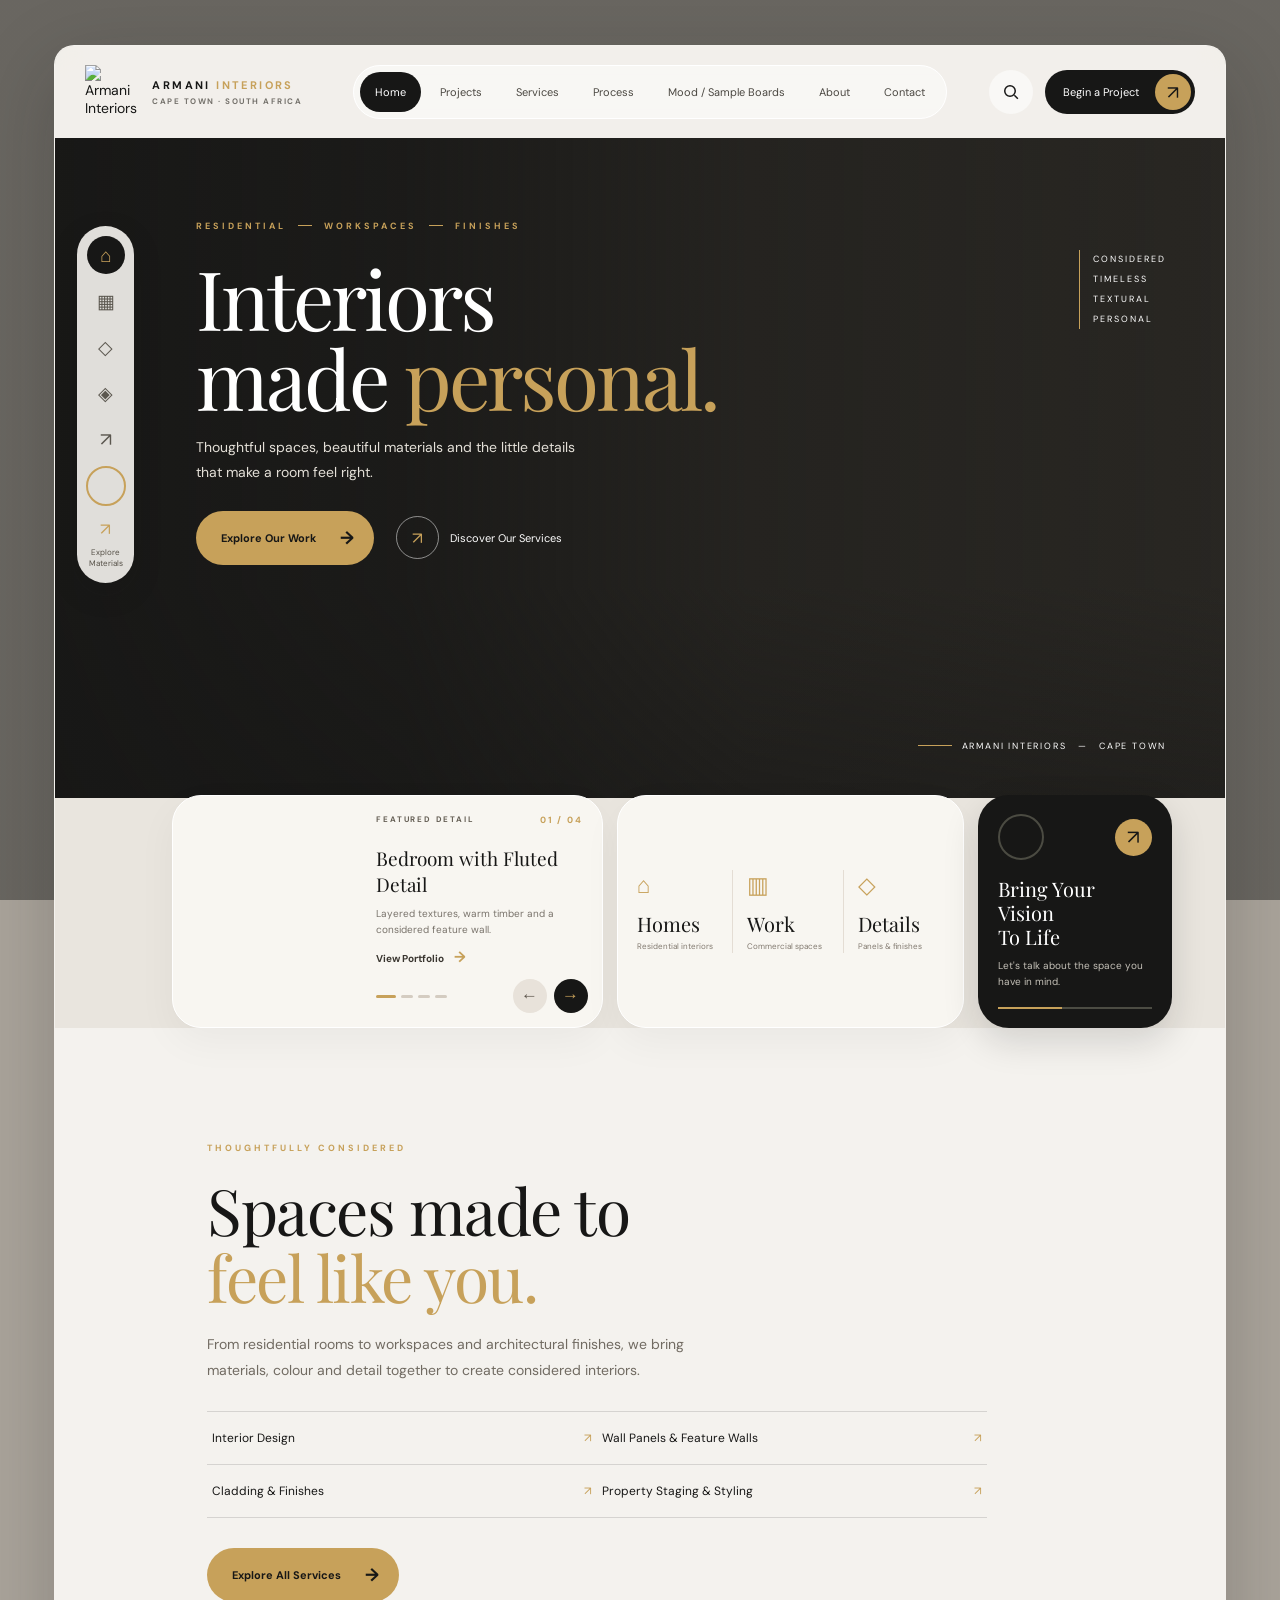
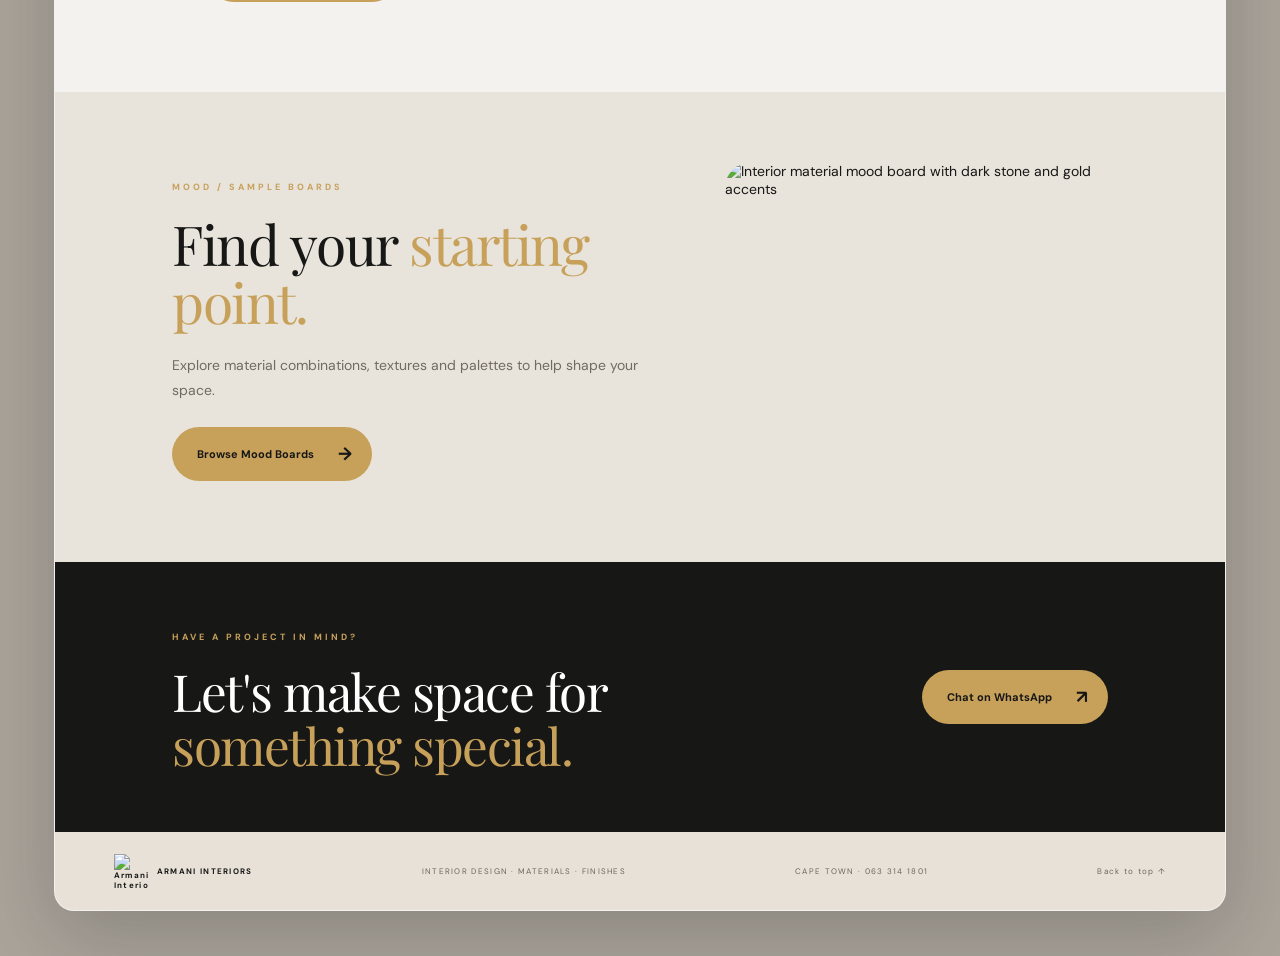
==== index.html @ 4765221c "Add files via upload" ====
<!doctype html><html lang="en"><head><meta charset="utf-8"><meta name="viewport" content="width=device-width,initial-scale=1"><meta name="theme-color" content="#171716"><meta name="description" content="Armani Interiors — residential and workspace interiors, material finishes, wall panels, cladding and styling in Cape Town."><title>Armani Interiors — Interiors Made Personal</title><link rel="icon" href="assets/armani-logo-gold.png"><link rel="preconnect" href="https://fonts.googleapis.com"><link rel="preconnect" href="https://fonts.gstatic.com" crossorigin><link href="https://fonts.googleapis.com/css2?family=DM+Sans:wght@400;500;600;700&family=Playfair+Display:wght@400;500&display=swap" rel="stylesheet"><link rel="stylesheet" href="mrl-layout.css"></head><body><div class="backdrop" aria-hidden="true"></div><main class="site-shell" id="home">
<header class="topbar"><a class="brand" href="index.html" aria-label="Armani Interiors home"><img src="assets/armani-logo-gold.png" alt="Armani Interiors logo"><span class="brand-name">ARMANI <b>INTERIORS</b><small>CAPE TOWN · SOUTH AFRICA</small></span></a><nav class="main-nav" id="mainNav" aria-label="Main navigation"><a class="active" href="index.html">Home</a><a href="portfolio.html">Projects</a><a href="services.html">Services</a><a href="process.html">Process</a><a href="mood-boards.html">Mood / Sample Boards</a><a href="about.html">About</a><a href="contact.html">Contact</a></nav><div class="top-actions"><button class="search-button" id="searchToggle" aria-label="Search"><svg viewBox="0 0 24 24"><circle cx="10.8" cy="10.8" r="6.3"/><path d="m16 16 4.2 4.2"/></svg></button><a class="start-project" href="https://wa.me/27633141801?text=Hello%20Armani%20Interiors%2C%20I%20would%20like%20to%20discuss%20a%20project.">Begin a Project <span>↗</span></a><button class="menu-toggle" id="menuToggle" aria-label="Toggle navigation" aria-expanded="false">☰</button></div></header>
<aside class="side-rail" aria-label="Quick links"><a class="rail-icon selected" href="#home" aria-label="Home">⌂</a><a class="rail-icon" href="#projects" aria-label="Projects">▦</a><a class="rail-icon" href="#services" aria-label="Services">◇</a><a class="rail-icon" href="mood-boards.html" aria-label="Mood boards">◈</a><a class="rail-icon" href="#contact" aria-label="Contact">↗</a><div class="rail-thumb"></div><a class="watch-link" href="mood-boards.html"><span class="play-small">↗</span><span>Explore<br>Materials</span></a></aside>
<section class="hero"><div class="hero-image" role="img" aria-label="Luxury interior with marble and warm timber finishes"></div><div class="hero-wash"></div><div class="hero-copy"><p class="eyebrow">RESIDENTIAL <i></i> WORKSPACES <i></i> FINISHES</p><h1>Interiors<br>made <em>personal.</em></h1><p class="hero-description">Thoughtful spaces, beautiful materials and the little details that make a room feel right.</p><div class="hero-ctas"><a class="pill-button" href="portfolio.html">Explore Our Work <span>→</span></a><a class="showreel" href="services.html"><span class="play-button">↗</span><span>Discover Our Services</span></a></div></div><div class="hero-mantra">CONSIDERED<br>TIMELESS<br>TEXTURAL<br>PERSONAL</div><div class="image-caption"><span class="caption-line"></span><span>ARMANI INTERIORS &nbsp; — &nbsp; CAPE TOWN</span></div></section>
<section class="bottom-dock" id="projects"><article class="featured-card"><div class="featured-photo" id="featuredPhoto" role="img" aria-label="Bedroom with fluted feature wall"></div><div class="featured-info"><p class="mini-label">FEATURED DETAIL <span id="projectCount">01 / 04</span></p><h2 id="projectTitle">Bedroom with Fluted Detail</h2><p id="projectDesc">Layered textures, warm timber and a considered feature wall.</p><a href="portfolio.html" class="text-link">View Portfolio <span>→</span></a><div class="slider-controls"><span class="slider-track" id="sliderTrack"><i></i><i></i><i></i><i></i></span><button id="prevProject" aria-label="Previous project">←</button><button class="next" id="nextProject" aria-label="Next project">→</button></div></div></article><div class="stats-card"><a class="stat" href="services.html"><span class="stat-icon">⌂</span><strong>Homes</strong><span>Residential interiors</span></a><a class="stat" href="services.html"><span class="stat-icon">▥</span><strong>Work</strong><span>Commercial spaces</span></a><a class="stat" href="services.html"><span class="stat-icon">◇</span><strong>Details</strong><span>Panels & finishes</span></a></div><article class="vision-card" id="contact"><div class="vision-top"><div class="vision-thumb"></div><a class="round-arrow" href="https://wa.me/27633141801?text=Hello%20Armani%20Interiors%2C%20I%20would%20like%20to%20discuss%20a%20project." aria-label="Start a conversation">↗</a></div><h2>Bring Your Vision<br>To Life</h2><p>Let's talk about the space you have in mind.</p><a class="vision-line" href="https://wa.me/27633141801?text=Hello%20Armani%20Interiors"><span></span></a></article></section>
<section class="below-content" id="services"><p class="eyebrow">THOUGHTFULLY CONSIDERED</p><h2>Spaces made to<br><em>feel like you.</em></h2><p>From residential rooms to workspaces and architectural finishes, we bring materials, colour and detail together to create considered interiors.</p><div class="service-links"><a href="services.html">Interior Design <span>↗</span></a><a href="services.html">Wall Panels & Feature Walls <span>↗</span></a><a href="services.html">Cladding & Finishes <span>↗</span></a><a href="services.html">Property Staging & Styling <span>↗</span></a></div><a href="services.html" class="pill-button">Explore All Services <span>→</span></a></section>
<section class="mood-strip"><div><p class="eyebrow">MOOD / SAMPLE BOARDS</p><h2>Find your <em>starting point.</em></h2><p>Explore material combinations, textures and palettes to help shape your space.</p><a class="pill-button" href="mood-boards.html">Browse Mood Boards <span>→</span></a></div><a class="mood-image" href="mood-boards.html" aria-label="Browse mood boards"><img src="assets/IMG-20261007-WA0001.jpg" alt="Interior material mood board with dark stone and gold accents" loading="lazy"></a></section>
<section class="contact-band"><div><p class="eyebrow">HAVE A PROJECT IN MIND?</p><h2>Let's make space for <em>something special.</em></h2></div><a class="pill-button" href="https://wa.me/27633141801?text=Hello%20Armani%20Interiors%2C%20I%20would%20like%20to%20discuss%20a%20project.">Chat on WhatsApp <span>↗</span></a></section>
<footer><a class="footer-brand" href="index.html"><img src="assets/armani-logo-gold.png" alt="Armani Interiors logo"><span>ARMANI INTERIORS</span></a><span>INTERIOR DESIGN · MATERIALS · FINISHES</span><span>CAPE TOWN · 063 314 1801</span><a href="#home">Back to top ↑</a></footer></main><div class="search-panel" id="searchPanel" aria-hidden="true"><form id="searchForm"><label for="searchInput">Find a service or page</label><div><input id="searchInput" type="search" placeholder="Projects, services, mood boards…"><button type="submit">Go ↗</button></div></form></div><div class="toast" id="toast" role="status" aria-live="polite"></div><script src="mrl-layout.js"></script></body></html>
---- mrl-layout.css ----
@import url('https://fonts.googleapis.com/css2?family=DM+Sans:wght@400;500;600;700&family=Playfair+Display:wght@400;500&display=swap');:root{--ink:#171716;--gold:#c7a15a;--gold2:#e1c07b;--paper:#f4f2ee;--cream:#e9e5de;--muted:#74716b;--line:rgba(23,23,22,.14);--serif:'Playfair Display',Georgia,serif;--sans:'DM Sans',Arial,sans-serif}*{box-sizing:border-box}html{scroll-behavior:smooth}body{margin:0;background:#aaa49b;color:var(--ink);font:14px var(--sans)}a{color:inherit;text-decoration:none}.backdrop{position:fixed;inset:0;background:linear-gradient(#17171670,#17171670),url('assets/IMG-20261007-WA0004.jpg') center/cover;filter:saturate(.5);z-index:-2}.site-shell{position:relative;width:min(1440px,calc(100% - 8.5vw));margin:5vh auto;background:var(--cream);border:1px solid #ffffff80;border-radius:20px;overflow:hidden;box-shadow:0 24px 80px #17171638}.topbar{height:92px;display:flex;align-items:center;justify-content:space-between;padding:0 30px;position:relative;z-index:5;background:#f4f2eece;backdrop-filter:blur(20px);gap:16px}.brand{display:flex;align-items:center;gap:12px;min-width:225px}.brand img{width:55px;height:55px;object-fit:contain}.brand-name{font-size:11px;letter-spacing:2.4px;font-weight:700;white-space:nowrap}.brand-name b{color:var(--gold);font-weight:700}.brand-name small{display:block;font-size:8px;letter-spacing:1.5px;color:var(--muted);margin-top:4px}.main-nav{display:flex;align-items:center;gap:4px;padding:6px;background:#ffffff70;border:1px solid #fff;border-radius:40px}.main-nav a{color:#4b4842;padding:13px 15px;border-radius:28px;font-size:11px;transition:.25s}.main-nav a:hover,.main-nav a.active{background:var(--ink);color:#fff}.top-actions{display:flex;align-items:center;gap:12px}.search-button,.menu-toggle{width:44px;height:44px;border:0;background:#ffffff85;border-radius:50%;display:grid;place-items:center;cursor:pointer;color:var(--ink)}.search-button svg{width:20px;fill:none;stroke:currentColor;stroke-width:1.8}.start-project{display:flex;align-items:center;gap:16px;background:var(--ink);color:#fff;border-radius:40px;padding:4px 4px 4px 18px;font-size:11px;white-space:nowrap}.start-project span{background:var(--gold);color:var(--ink);width:36px;height:36px;border-radius:50%;display:grid;place-items:center;font-size:19px}.menu-toggle{display:none}.hero{height:min(660px,61vw);min-height:530px;position:relative;overflow:hidden;background:#292723}.hero-image{position:absolute;inset:0;background:url('assets/IMG-20261007-WA0004.jpg') center 52%/cover;transform:scale(1.01);animation:reveal 1.1s ease-out both}.hero-wash{position:absolute;inset:0;background:linear-gradient(90deg,#171716ed 0%,#171716bf 30%,#17171638 59%,#17171605 100%),linear-gradient(0deg,#17171666,transparent 32%)}.hero-copy{position:absolute;left:12%;top:11%;z-index:1;max-width:620px;color:#fff}.eyebrow{font-size:9px;letter-spacing:3px;font-weight:700;color:var(--gold);display:flex;align-items:center;gap:12px}.eyebrow i{display:inline-block;width:14px;height:1px;background:var(--gold)}.hero h1{font-family:var(--serif);font-weight:400;font-size:clamp(62px,6.4vw,100px);line-height:.98;letter-spacing:-3px;margin:25px 0 18px}.hero h1 em,.below-content h2 em,.mood-strip h2 em,.contact-band h2 em{font-style:normal;color:var(--gold)}.hero-description{font-size:14px;line-height:1.8;color:#e4e0d8;max-width:390px;margin:0 0 25px}.hero-ctas{display:flex;align-items:center;gap:22px}.pill-button{display:inline-flex;align-items:center;gap:24px;background:var(--gold);color:var(--ink);border-radius:40px;padding:15px 20px 15px 25px;font-size:11px;font-weight:700;transition:transform .25s,background .25s}.pill-button:hover{transform:translateY(-3px);background:var(--gold2)}.pill-button span{font-size:18px}.showreel{display:flex;align-items:center;gap:11px;color:#fff;font-size:11px}.play-button{width:43px;height:43px;border:1px solid #ffffff80;border-radius:50%;display:grid;place-items:center;color:var(--gold);font-size:17px}.hero-mantra{position:absolute;right:5%;top:17%;z-index:1;color:#fff;font-size:9px;line-height:2.2;letter-spacing:2px;border-left:1px solid var(--gold);padding-left:13px}.image-caption{position:absolute;right:5%;bottom:7%;display:flex;align-items:center;gap:10px;color:#fff;font-size:9px;letter-spacing:1.8px}.caption-line{display:block;width:34px;height:1px;background:var(--gold)}.side-rail{position:absolute;z-index:3;left:22px;top:180px;width:57px;padding:10px 0;border-radius:35px;background:#f4f2eee8;display:flex;align-items:center;flex-direction:column;gap:8px;box-shadow:0 10px 30px #17171624}.rail-icon{width:38px;height:38px;border-radius:50%;display:grid;place-items:center;font-size:19px;color:#5b574f;transition:.2s}.rail-icon:hover,.rail-icon.selected{background:var(--ink);color:var(--gold)}.rail-thumb{width:40px;height:40px;border-radius:50%;background:url('assets/armani-media-wall.png') center/cover;border:2px solid var(--gold)}.watch-link{display:flex;flex-direction:column;align-items:center;gap:5px;text-align:center;font-size:8px;line-height:1.4;color:#555047;margin:4px 0}.play-small{color:var(--gold);font-size:17px}.bottom-dock{position:relative;z-index:2;margin:-3px 4.5% 0 10%;padding:0 0 0;display:grid;grid-template-columns:1.24fr 1fr .56fr;gap:14px;align-items:stretch}.featured-card,.stats-card{background:#f8f6f1;border:1px solid #fff;border-radius:29px;box-shadow:0 14px 40px #1717160b}.featured-card{padding:14px;display:grid;grid-template-columns:43% 1fr;gap:17px;min-height:220px}.featured-photo{border-radius:22px;min-height:190px;background:url('assets/portfolio-bedroom-fluted-detail.png') center/cover;transition:background-image .25s}.featured-info{position:relative;padding:4px 5px 37px 0}.mini-label{font-size:8px;letter-spacing:1.8px;font-weight:700;margin:0 0 19px;display:flex;justify-content:space-between;color:#655f55;gap:8px}.mini-label span{font-size:9px;white-space:nowrap;color:var(--gold)}.featured-info h2{font-family:var(--serif);font-size:19px;font-weight:400;margin:0 0 9px}.featured-info>p:not(.mini-label){font-size:10px;line-height:1.6;color:#79736b;max-width:210px;margin:0 0 9px}.text-link{font-size:10px;color:#39352f;font-weight:700}.text-link span{margin-left:8px;font-size:15px;color:var(--gold)}.slider-controls{position:absolute;bottom:0;left:0;right:0;display:flex;align-items:center;gap:7px}.slider-track{display:flex;gap:5px;margin-right:auto}.slider-track i{display:block;width:12px;height:3px;border-radius:3px;background:#d4ccc1}.slider-track i.active{background:var(--gold);width:20px}.slider-controls button{border:0;background:#e8e2da;color:#5c554c;border-radius:50%;height:34px;width:34px;cursor:pointer;font-size:17px}.slider-controls button.next{background:var(--ink);color:var(--gold)}.stats-card{display:flex;justify-content:space-around;align-items:center;padding:20px 9px;min-height:160px;gap:4px}.stat{display:flex;flex-direction:column;align-items:flex-start;min-width:0;flex:1;padding:0 10px;border-right:1px solid #e4ddd4}.stat:last-child{border:0}.stat-icon{color:var(--gold);font-size:23px;margin-bottom:10px}.stat strong{font-family:var(--serif);font-size:20px;font-weight:400}.stat>span:last-child{font-size:8px;color:#81796f;line-height:1.4;margin-top:4px}.vision-card{background:var(--ink);color:#fff;border-radius:31px;padding:19px 20px;min-height:210px;box-shadow:0 14px 35px #17171625}.vision-top{display:flex;justify-content:space-between;align-items:center;margin-bottom:17px}.vision-thumb{width:46px;height:46px;border-radius:50%;background:url('assets/IMG-20261007-WA0008.jpg') center/cover;border:2px solid #4b4b42}.round-arrow{width:37px;height:37px;background:var(--gold);color:var(--ink);border-radius:50%;display:grid;place-items:center;font-size:20px}.vision-card h2{font-family:var(--serif);font-size:20px;line-height:1.2;font-weight:400;margin:0 0 9px}.vision-card p{font-size:10px;line-height:1.6;color:#c5c1b8;margin:0 0 17px}.vision-line{height:2px;width:100%;display:block;background:#4c4c43}.vision-line span{height:2px;width:42%;display:block;background:var(--gold)}.below-content{padding:105px 13% 90px;background:var(--paper)}.below-content h2,.mood-strip h2,.contact-band h2{font-family:var(--serif);font-weight:400;font-size:clamp(42px,5vw,70px);line-height:1.05;letter-spacing:-1.5px;margin:22px 0}.below-content>p:not(.eyebrow),.mood-strip p:not(.eyebrow){max-width:520px;color:#716b62;line-height:1.8;margin-bottom:24px}.service-links{display:grid;grid-template-columns:repeat(2,minmax(0,1fr));max-width:780px;margin:28px 0 30px;border-top:1px solid var(--line)}.service-links a{padding:18px 5px;border-bottom:1px solid var(--line);font-size:12px;display:flex;justify-content:space-between;gap:10px}.service-links a span{color:var(--gold)}.mood-strip{display:grid;grid-template-columns:1fr .8fr;gap:8%;align-items:center;padding:70px 10%;background:#e8e3db}.mood-strip h2{font-size:clamp(38px,4.3vw,60px)}.mood-image{height:330px;overflow:hidden;border-radius:26px}.mood-image img{width:100%;height:100%;object-fit:cover;transition:transform .5s}.mood-image:hover img{transform:scale(1.04)}.contact-band{display:flex;align-items:center;justify-content:space-between;gap:25px;padding:60px 10%;background:var(--ink);color:#fff}.contact-band h2{font-size:clamp(35px,4vw,55px);max-width:650px;margin-bottom:0}.contact-band .pill-button{flex-shrink:0}footer{display:flex;align-items:center;justify-content:space-between;gap:15px;padding:22px 5%;font-size:8px;letter-spacing:1.3px;color:#6b655c;background:#e8e1d8}footer a{color:inherit}.footer-brand{display:flex;align-items:center;gap:9px;font-weight:700;color:var(--ink)}.footer-brand img{width:34px;height:34px;object-fit:contain}.search-panel{position:fixed;z-index:10;top:25px;right:5vw;width:min(440px,90vw);padding:25px;background:#f7f3ed;border-radius:22px;box-shadow:0 20px 70px #17171666;opacity:0;visibility:hidden;transform:translateY(-10px);transition:.25s}.search-panel.open{opacity:1;visibility:visible;transform:translateY(0)}.search-panel label{display:block;font-size:12px;margin-bottom:12px}.search-panel form div{display:flex;gap:8px}.search-panel input{min-width:0;flex:1;border:1px solid #d9d0c5;background:#fffaf4;border-radius:12px;padding:13px;font:inherit}.search-panel button{border:0;background:var(--ink);color:var(--gold);border-radius:12px;padding:0 15px;cursor:pointer}.toast{position:fixed;bottom:25px;left:50%;transform:translate(-50%,20px);opacity:0;pointer-events:none;background:#22221e;color:#fff;padding:13px 20px;border-radius:30px;font-size:12px;transition:.25s;z-index:20}.toast.show{opacity:1;transform:translate(-50%,0)}@keyframes reveal{from{opacity:.4;transform:scale(1.06)}to{opacity:1;transform:scale(1.01)}}@media(min-width:1500px){.hero{height:660px}.bottom-dock{margin-left:10%;grid-template-columns:1.24fr 1fr .56fr}}@media(max-width:1150px){.site-shell{width:calc(100% - 32px);margin:22px auto}.topbar{padding:0 18px;height:80px}.brand{min-width:auto}.brand img{width:45px;height:45px}.brand-name{letter-spacing:1.5px}.main-nav a{padding:11px 10px;font-size:10px}.top-actions{gap:7px}.start-project{gap:10px;padding-left:13px}.hero{min-height:500px}.hero-copy{left:12%;top:10%}.side-rail{left:10px;width:48px}.rail-icon{width:34px;height:34px}.bottom-dock{margin-left:7%;grid-template-columns:1.2fr 1fr;gap:12px}.vision-card{display:none}.stats-card{min-height:160px}}@media(max-width:760px){body{background:#d2c8bc}.site-shell{width:calc(100% - 14px);margin:7px auto;border-radius:15px}.topbar{height:70px;padding:0 12px;gap:8px}.brand{gap:6px}.brand img{width:39px;height:39px}.brand-name{font-size:9px;letter-spacing:1.3px}.brand-name small{font-size:7px;letter-spacing:.8px}.main-nav{display:none;position:absolute;top:62px;left:10px;right:10px;padding:9px;border-radius:20px;flex-direction:column;align-items:stretch;background:#f5f2ec;box-shadow:0 12px 25px #342b201b}.main-nav.open{display:flex}.main-nav a{text-align:center;font-size:12px}.top-actions{gap:5px}.search-button{width:34px;height:34px}.start-project{font-size:9px;gap:6px;padding:3px 3px 3px 9px}.start-project span{width:29px;height:29px;font-size:15px}.menu-toggle{display:grid;width:33px;height:33px;font-size:15px;background:transparent}.hero{min-height:590px;height:calc(100svh - 84px);max-height:740px}.hero-image{background-position:58% center}.hero-wash{background:linear-gradient(90deg,#171716e8,#171716a8 58%,#17171622),linear-gradient(0deg,#17171666,transparent 35%)}.hero-copy{left:7%;right:6%;top:11%}.eyebrow{font-size:7px;letter-spacing:1.8px;gap:7px;flex-wrap:wrap}.eyebrow i{width:8px}.hero h1{font-size:clamp(55px,13.5vw,78px);letter-spacing:-2px;margin:24px 0 16px}.hero-description{font-size:12px;max-width:280px}.hero-ctas{align-items:flex-start;flex-direction:column;gap:13px}.pill-button{padding:13px 18px;font-size:10px}.play-button{width:37px;height:37px}.hero-mantra{top:auto;bottom:17%;right:6%;font-size:7px;line-height:1.8;padding-left:9px}.image-caption{right:6%;bottom:7%;font-size:7px;letter-spacing:1px}.side-rail{top:auto;bottom:14px;left:50%;transform:translateX(-50%);width:auto;height:48px;padding:4px 7px;border-radius:30px;flex-direction:row;gap:2px;background:#f4f2eeeF}.rail-icon{width:32px;height:32px;font-size:16px}.rail-thumb,.watch-link{display:none}.bottom-dock{margin:0;padding:12px;display:flex;flex-direction:column;gap:11px;background:var(--cream)}.featured-card{grid-template-columns:37% 1fr;gap:12px;padding:10px;border-radius:23px;min-height:175px}.featured-photo{min-height:155px;border-radius:16px}.featured-info{padding:2px 2px 34px 0}.mini-label{font-size:7px;letter-spacing:1px;margin-bottom:15px}.mini-label span{font-size:8px}.featured-info h2{font-size:16px}.featured-info>p:not(.mini-label){font-size:9px;line-height:1.45}.text-link{font-size:9px}.slider-controls button{height:28px;width:28px;font-size:14px}.stats-card{min-height:112px;padding:14px 4px;border-radius:23px}.stat{padding:0 8px}.stat-icon{font-size:18px;margin-bottom:5px}.stat strong{font-size:17px}.stat>span:last-child{font-size:7px}.vision-card{display:block;min-height:auto;border-radius:23px;padding:17px}.vision-top{margin-bottom:10px}.vision-card h2{font-size:18px}.vision-card h2 br{display:none}.vision-card p{margin-bottom:12px}.below-content{padding:65px 7%}.below-content h2{font-size:45px}.service-links{grid-template-columns:1fr}.service-links a{padding:14px 2px}.mood-strip{grid-template-columns:1fr;padding:48px 7%;gap:24px}.mood-strip h2{font-size:43px}.mood-image{height:230px;border-radius:20px}.contact-band{padding:42px 7%;align-items:flex-start;flex-direction:column}.contact-band h2{font-size:39px}footer{padding:18px 6%;flex-wrap:wrap;font-size:7px;letter-spacing:.8px}footer>span:nth-of-type(1){display:none}}@media(max-width:390px){.brand-name{letter-spacing:.7px}.topbar{padding:0 8px}.brand img{width:34px;height:34px}.top-actions{gap:3px}.search-button{width:30px;height:30px}.start-project{padding-left:7px}.hero h1{font-size:53px}.featured-card{grid-template-columns:34% 1fr;gap:9px}.mini-label{letter-spacing:.5px}.stat{padding:0 6px}}@media(prefers-reduced-motion:reduce){*,*::before,*::after{scroll-behavior:auto!important;animation:none!important;transition:none!important}}
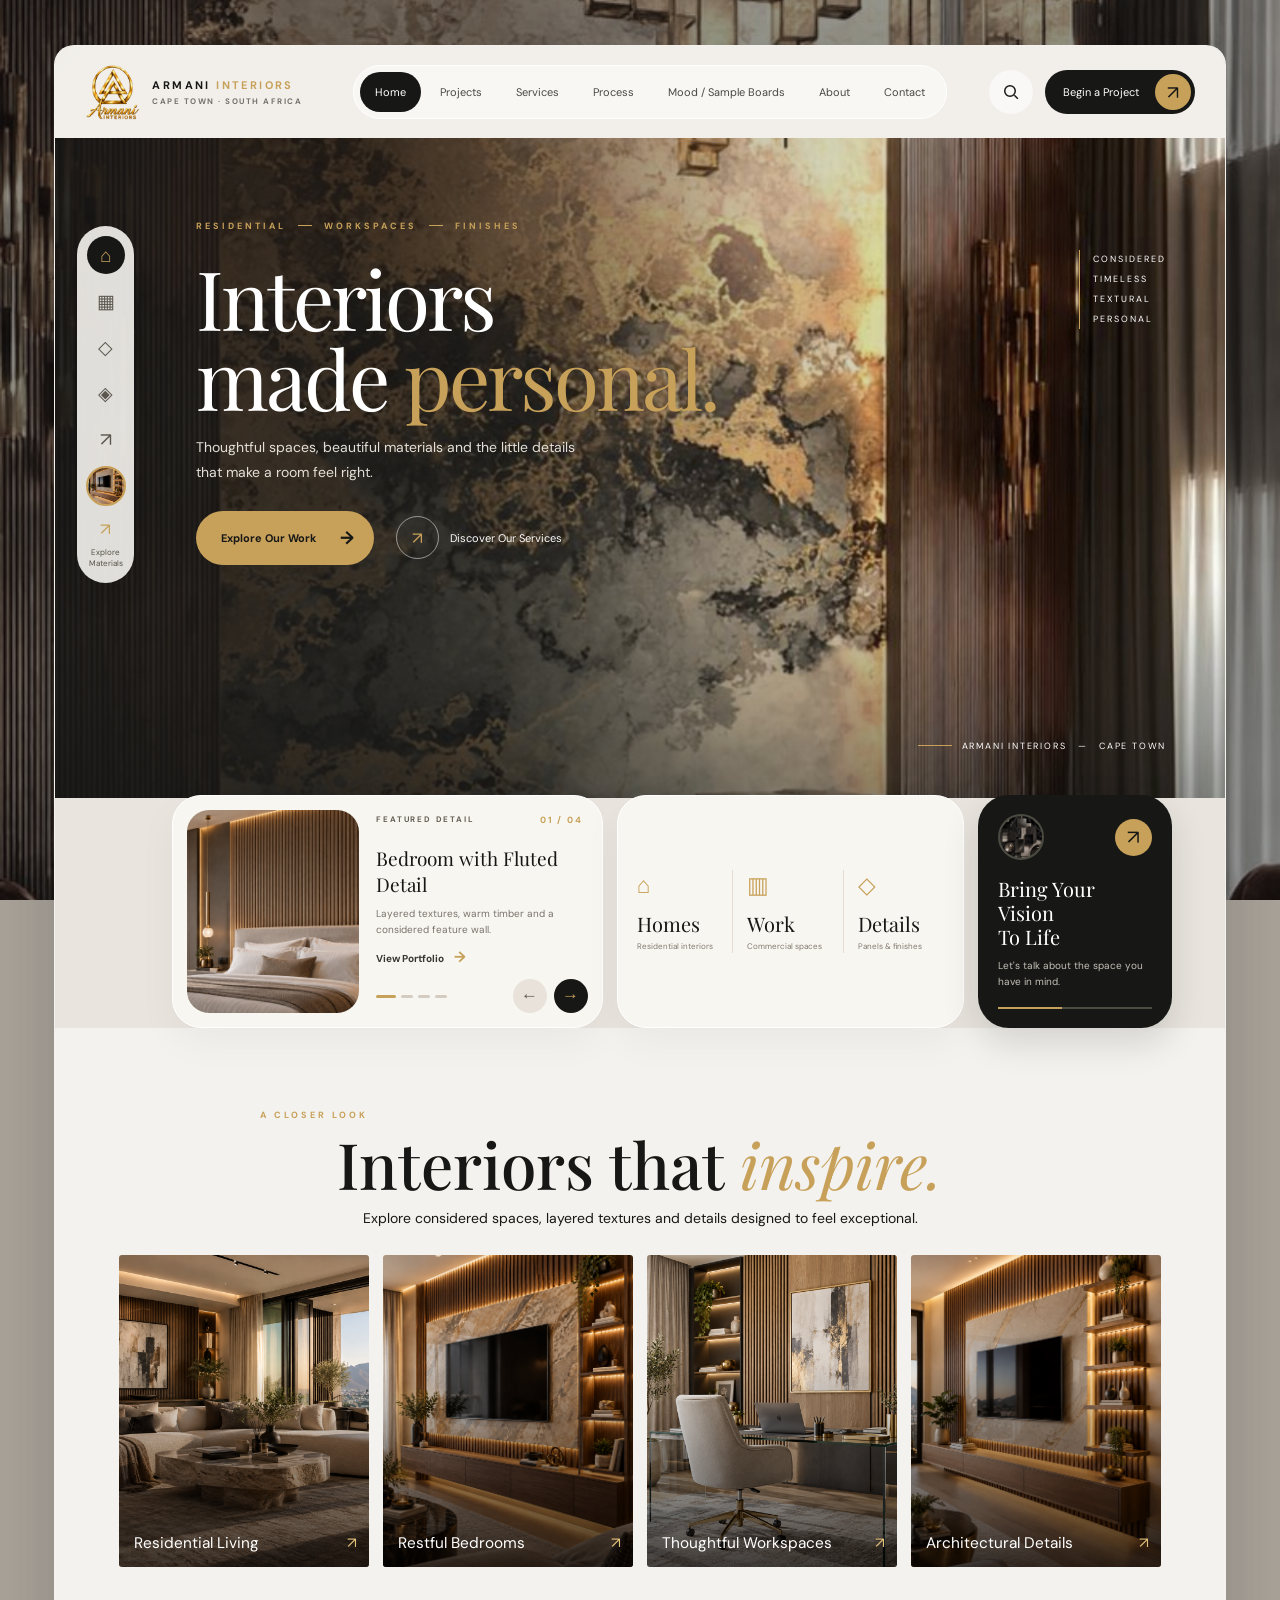
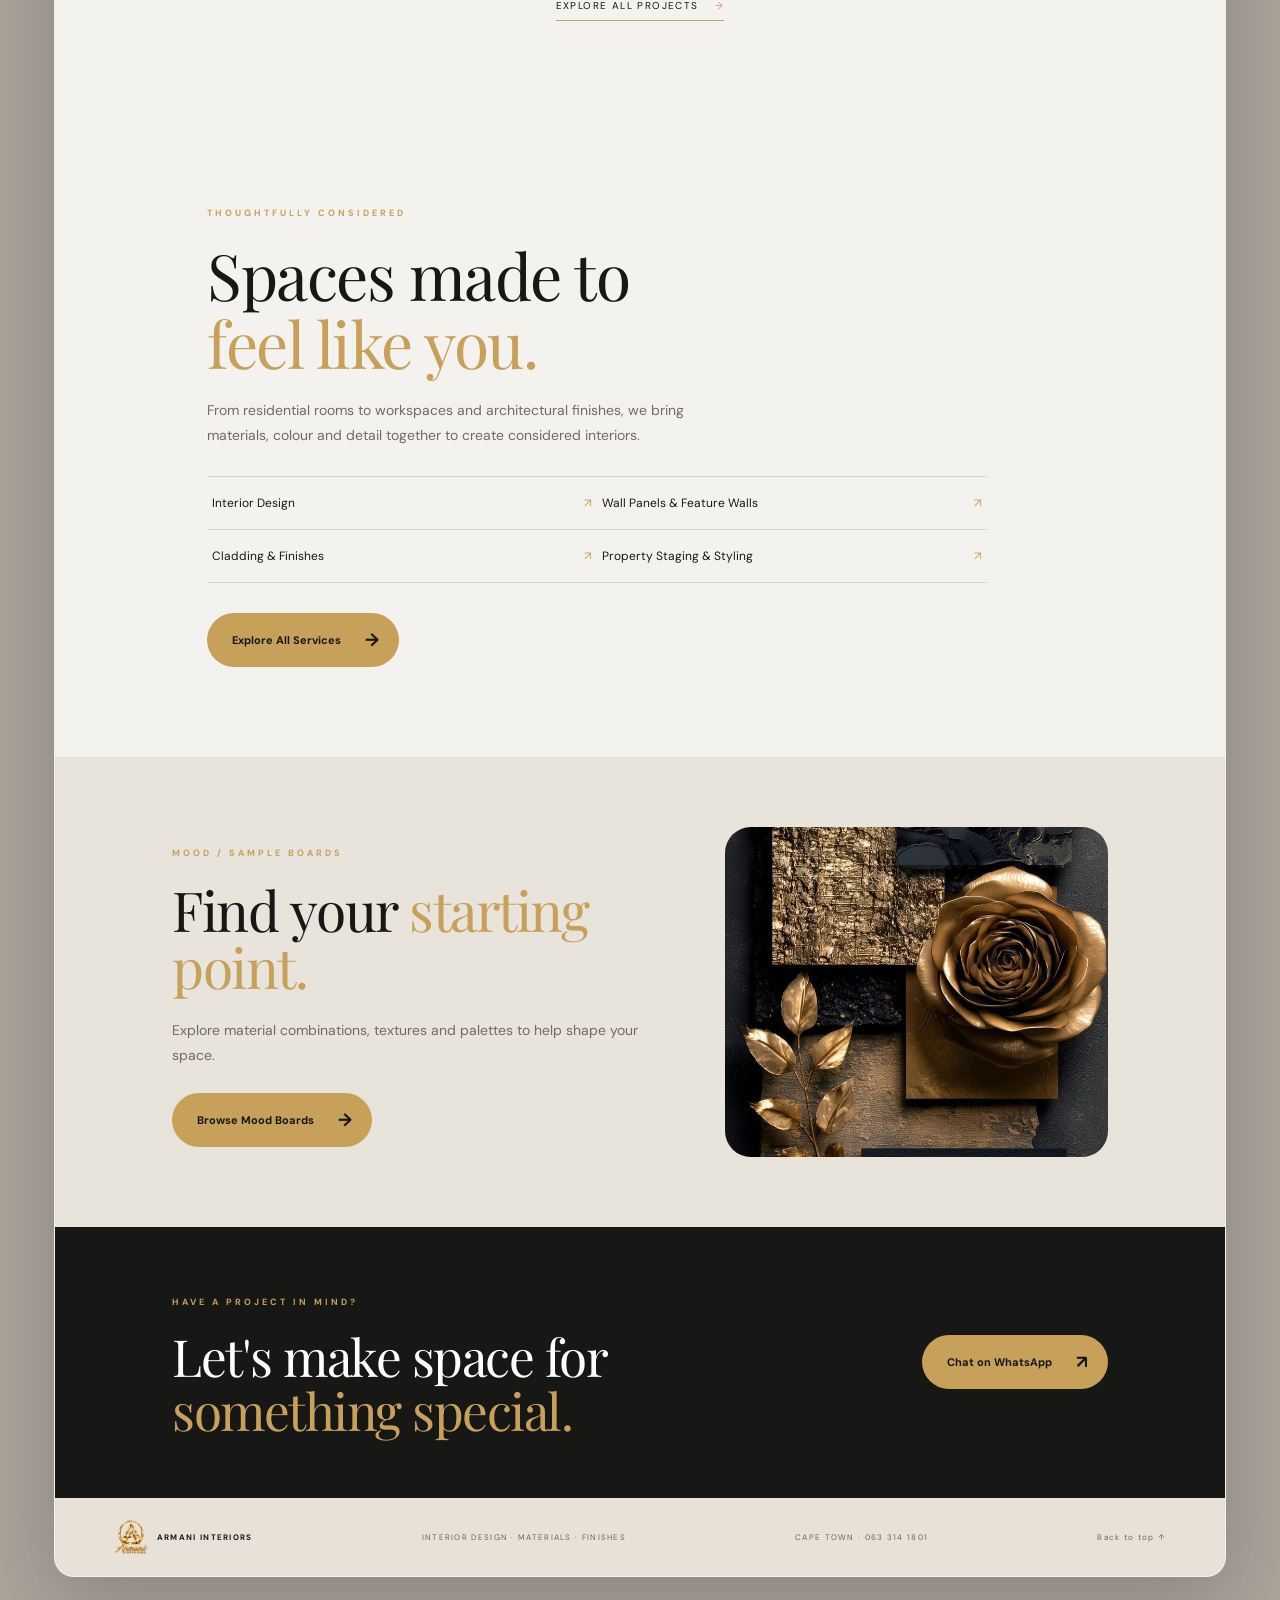
==== commit e69d732e: "Add files via upload" ====
--- a/index.html
+++ b/index.html
@@ -3,6 +3,16 @@
 <aside class="side-rail" aria-label="Quick links"><a class="rail-icon selected" href="#home" aria-label="Home">⌂</a><a class="rail-icon" href="#projects" aria-label="Projects">▦</a><a class="rail-icon" href="#services" aria-label="Services">◇</a><a class="rail-icon" href="mood-boards.html" aria-label="Mood boards">◈</a><a class="rail-icon" href="#contact" aria-label="Contact">↗</a><div class="rail-thumb"></div><a class="watch-link" href="mood-boards.html"><span class="play-small">↗</span><span>Explore<br>Materials</span></a></aside>
 <section class="hero"><div class="hero-image" role="img" aria-label="Luxury interior with marble and warm timber finishes"></div><div class="hero-wash"></div><div class="hero-copy"><p class="eyebrow">RESIDENTIAL <i></i> WORKSPACES <i></i> FINISHES</p><h1>Interiors<br>made <em>personal.</em></h1><p class="hero-description">Thoughtful spaces, beautiful materials and the little details that make a room feel right.</p><div class="hero-ctas"><a class="pill-button" href="portfolio.html">Explore Our Work <span>→</span></a><a class="showreel" href="services.html"><span class="play-button">↗</span><span>Discover Our Services</span></a></div></div><div class="hero-mantra">CONSIDERED<br>TIMELESS<br>TEXTURAL<br>PERSONAL</div><div class="image-caption"><span class="caption-line"></span><span>ARMANI INTERIORS &nbsp; — &nbsp; CAPE TOWN</span></div></section>
 <section class="bottom-dock" id="projects"><article class="featured-card"><div class="featured-photo" id="featuredPhoto" role="img" aria-label="Bedroom with fluted feature wall"></div><div class="featured-info"><p class="mini-label">FEATURED DETAIL <span id="projectCount">01 / 04</span></p><h2 id="projectTitle">Bedroom with Fluted Detail</h2><p id="projectDesc">Layered textures, warm timber and a considered feature wall.</p><a href="portfolio.html" class="text-link">View Portfolio <span>→</span></a><div class="slider-controls"><span class="slider-track" id="sliderTrack"><i></i><i></i><i></i><i></i></span><button id="prevProject" aria-label="Previous project">←</button><button class="next" id="nextProject" aria-label="Next project">→</button></div></div></article><div class="stats-card"><a class="stat" href="services.html"><span class="stat-icon">⌂</span><strong>Homes</strong><span>Residential interiors</span></a><a class="stat" href="services.html"><span class="stat-icon">▥</span><strong>Work</strong><span>Commercial spaces</span></a><a class="stat" href="services.html"><span class="stat-icon">◇</span><strong>Details</strong><span>Panels & finishes</span></a></div><article class="vision-card" id="contact"><div class="vision-top"><div class="vision-thumb"></div><a class="round-arrow" href="https://wa.me/27633141801?text=Hello%20Armani%20Interiors%2C%20I%20would%20like%20to%20discuss%20a%20project." aria-label="Start a conversation">↗</a></div><h2>Bring Your Vision<br>To Life</h2><p>Let's talk about the space you have in mind.</p><a class="vision-line" href="https://wa.me/27633141801?text=Hello%20Armani%20Interiors"><span></span></a></article></section>
+<section class="inspiration-gallery" id="inspiration">
+  <div class="inspiration-heading"><p class="eyebrow">A CLOSER LOOK</p><h2>Interiors that <em>inspire.</em></h2><p>Explore considered spaces, layered textures and details designed to feel exceptional.</p></div>
+  <div class="inspiration-grid">
+    <a class="inspiration-tile" href="portfolio.html"><img src="assets/ai-residential-living.png" alt="Warm contemporary residential living room" loading="lazy"><span>Residential Living <b>↗</b></span></a>
+    <a class="inspiration-tile" href="portfolio.html"><img src="assets/ai-bedroom-white-bedding.png" alt="Calm bedroom with soft neutral finishes" loading="lazy"><span>Restful Bedrooms <b>↗</b></span></a>
+    <a class="inspiration-tile" href="portfolio.html"><img src="assets/ai-home-office-glass-desk.png" alt="Modern home office with glass desk" loading="lazy"><span>Thoughtful Workspaces <b>↗</b></span></a>
+    <a class="inspiration-tile" href="portfolio.html"><img src="assets/armani-media-wall.png" alt="Contemporary media wall with refined finishes" loading="lazy"><span>Architectural Details <b>↗</b></span></a>
+  </div>
+  <a class="inspiration-more" href="portfolio.html">Explore all projects <span>→</span></a>
+</section>
 <section class="below-content" id="services"><p class="eyebrow">THOUGHTFULLY CONSIDERED</p><h2>Spaces made to<br><em>feel like you.</em></h2><p>From residential rooms to workspaces and architectural finishes, we bring materials, colour and detail together to create considered interiors.</p><div class="service-links"><a href="services.html">Interior Design <span>↗</span></a><a href="services.html">Wall Panels & Feature Walls <span>↗</span></a><a href="services.html">Cladding & Finishes <span>↗</span></a><a href="services.html">Property Staging & Styling <span>↗</span></a></div><a href="services.html" class="pill-button">Explore All Services <span>→</span></a></section>
 <section class="mood-strip"><div><p class="eyebrow">MOOD / SAMPLE BOARDS</p><h2>Find your <em>starting point.</em></h2><p>Explore material combinations, textures and palettes to help shape your space.</p><a class="pill-button" href="mood-boards.html">Browse Mood Boards <span>→</span></a></div><a class="mood-image" href="mood-boards.html" aria-label="Browse mood boards"><img src="assets/IMG-20261007-WA0001.jpg" alt="Interior material mood board with dark stone and gold accents" loading="lazy"></a></section>
 <section class="contact-band"><div><p class="eyebrow">HAVE A PROJECT IN MIND?</p><h2>Let's make space for <em>something special.</em></h2></div><a class="pill-button" href="https://wa.me/27633141801?text=Hello%20Armani%20Interiors%2C%20I%20would%20like%20to%20discuss%20a%20project.">Chat on WhatsApp <span>↗</span></a></section>
--- a/mrl-layout.css
+++ b/mrl-layout.css
@@ -1 +1,31 @@
-@import url('https://fonts.googleapis.com/css2?family=DM+Sans:wght@400;500;600;700&family=Playfair+Display:wght@400;500&display=swap');:root{--ink:#171716;--gold:#c7a15a;--gold2:#e1c07b;--paper:#f4f2ee;--cream:#e9e5de;--muted:#74716b;--line:rgba(23,23,22,.14);--serif:'Playfair Display',Georgia,serif;--sans:'DM Sans',Arial,sans-serif}*{box-sizing:border-box}html{scroll-behavior:smooth}body{margin:0;background:#aaa49b;color:var(--ink);font:14px var(--sans)}a{color:inherit;text-decoration:none}.backdrop{position:fixed;inset:0;background:linear-gradient(#17171670,#17171670),url('assets/IMG-20261007-WA0004.jpg') center/cover;filter:saturate(.5);z-index:-2}.site-shell{position:relative;width:min(1440px,calc(100% - 8.5vw));margin:5vh auto;background:var(--cream);border:1px solid #ffffff80;border-radius:20px;overflow:hidden;box-shadow:0 24px 80px #17171638}.topbar{height:92px;display:flex;align-items:center;justify-content:space-between;padding:0 30px;position:relative;z-index:5;background:#f4f2eece;backdrop-filter:blur(20px);gap:16px}.brand{display:flex;align-items:center;gap:12px;min-width:225px}.brand img{width:55px;height:55px;object-fit:contain}.brand-name{font-size:11px;letter-spacing:2.4px;font-weight:700;white-space:nowrap}.brand-name b{color:var(--gold);font-weight:700}.brand-name small{display:block;font-size:8px;letter-spacing:1.5px;color:var(--muted);margin-top:4px}.main-nav{display:flex;align-items:center;gap:4px;padding:6px;background:#ffffff70;border:1px solid #fff;border-radius:40px}.main-nav a{color:#4b4842;padding:13px 15px;border-radius:28px;font-size:11px;transition:.25s}.main-nav a:hover,.main-nav a.active{background:var(--ink);color:#fff}.top-actions{display:flex;align-items:center;gap:12px}.search-button,.menu-toggle{width:44px;height:44px;border:0;background:#ffffff85;border-radius:50%;display:grid;place-items:center;cursor:pointer;color:var(--ink)}.search-button svg{width:20px;fill:none;stroke:currentColor;stroke-width:1.8}.start-project{display:flex;align-items:center;gap:16px;background:var(--ink);color:#fff;border-radius:40px;padding:4px 4px 4px 18px;font-size:11px;white-space:nowrap}.start-project span{background:var(--gold);color:var(--ink);width:36px;height:36px;border-radius:50%;display:grid;place-items:center;font-size:19px}.menu-toggle{display:none}.hero{height:min(660px,61vw);min-height:530px;position:relative;overflow:hidden;background:#292723}.hero-image{position:absolute;inset:0;background:url('assets/IMG-20261007-WA0004.jpg') center 52%/cover;transform:scale(1.01);animation:reveal 1.1s ease-out both}.hero-wash{position:absolute;inset:0;background:linear-gradient(90deg,#171716ed 0%,#171716bf 30%,#17171638 59%,#17171605 100%),linear-gradient(0deg,#17171666,transparent 32%)}.hero-copy{position:absolute;left:12%;top:11%;z-index:1;max-width:620px;color:#fff}.eyebrow{font-size:9px;letter-spacing:3px;font-weight:700;color:var(--gold);display:flex;align-items:center;gap:12px}.eyebrow i{display:inline-block;width:14px;height:1px;background:var(--gold)}.hero h1{font-family:var(--serif);font-weight:400;font-size:clamp(62px,6.4vw,100px);line-height:.98;letter-spacing:-3px;margin:25px 0 18px}.hero h1 em,.below-content h2 em,.mood-strip h2 em,.contact-band h2 em{font-style:normal;color:var(--gold)}.hero-description{font-size:14px;line-height:1.8;color:#e4e0d8;max-width:390px;margin:0 0 25px}.hero-ctas{display:flex;align-items:center;gap:22px}.pill-button{display:inline-flex;align-items:center;gap:24px;background:var(--gold);color:var(--ink);border-radius:40px;padding:15px 20px 15px 25px;font-size:11px;font-weight:700;transition:transform .25s,background .25s}.pill-button:hover{transform:translateY(-3px);background:var(--gold2)}.pill-button span{font-size:18px}.showreel{display:flex;align-items:center;gap:11px;color:#fff;font-size:11px}.play-button{width:43px;height:43px;border:1px solid #ffffff80;border-radius:50%;display:grid;place-items:center;color:var(--gold);font-size:17px}.hero-mantra{position:absolute;right:5%;top:17%;z-index:1;color:#fff;font-size:9px;line-height:2.2;letter-spacing:2px;border-left:1px solid var(--gold);padding-left:13px}.image-caption{position:absolute;right:5%;bottom:7%;display:flex;align-items:center;gap:10px;color:#fff;font-size:9px;letter-spacing:1.8px}.caption-line{display:block;width:34px;height:1px;background:var(--gold)}.side-rail{position:absolute;z-index:3;left:22px;top:180px;width:57px;padding:10px 0;border-radius:35px;background:#f4f2eee8;display:flex;align-items:center;flex-direction:column;gap:8px;box-shadow:0 10px 30px #17171624}.rail-icon{width:38px;height:38px;border-radius:50%;display:grid;place-items:center;font-size:19px;color:#5b574f;transition:.2s}.rail-icon:hover,.rail-icon.selected{background:var(--ink);color:var(--gold)}.rail-thumb{width:40px;height:40px;border-radius:50%;background:url('assets/armani-media-wall.png') center/cover;border:2px solid var(--gold)}.watch-link{display:flex;flex-direction:column;align-items:center;gap:5px;text-align:center;font-size:8px;line-height:1.4;color:#555047;margin:4px 0}.play-small{color:var(--gold);font-size:17px}.bottom-dock{position:relative;z-index:2;margin:-3px 4.5% 0 10%;padding:0 0 0;display:grid;grid-template-columns:1.24fr 1fr .56fr;gap:14px;align-items:stretch}.featured-card,.stats-card{background:#f8f6f1;border:1px solid #fff;border-radius:29px;box-shadow:0 14px 40px #1717160b}.featured-card{padding:14px;display:grid;grid-template-columns:43% 1fr;gap:17px;min-height:220px}.featured-photo{border-radius:22px;min-height:190px;background:url('assets/portfolio-bedroom-fluted-detail.png') center/cover;transition:background-image .25s}.featured-info{position:relative;padding:4px 5px 37px 0}.mini-label{font-size:8px;letter-spacing:1.8px;font-weight:700;margin:0 0 19px;display:flex;justify-content:space-between;color:#655f55;gap:8px}.mini-label span{font-size:9px;white-space:nowrap;color:var(--gold)}.featured-info h2{font-family:var(--serif);font-size:19px;font-weight:400;margin:0 0 9px}.featured-info>p:not(.mini-label){font-size:10px;line-height:1.6;color:#79736b;max-width:210px;margin:0 0 9px}.text-link{font-size:10px;color:#39352f;font-weight:700}.text-link span{margin-left:8px;font-size:15px;color:var(--gold)}.slider-controls{position:absolute;bottom:0;left:0;right:0;display:flex;align-items:center;gap:7px}.slider-track{display:flex;gap:5px;margin-right:auto}.slider-track i{display:block;width:12px;height:3px;border-radius:3px;background:#d4ccc1}.slider-track i.active{background:var(--gold);width:20px}.slider-controls button{border:0;background:#e8e2da;color:#5c554c;border-radius:50%;height:34px;width:34px;cursor:pointer;font-size:17px}.slider-controls button.next{background:var(--ink);color:var(--gold)}.stats-card{display:flex;justify-content:space-around;align-items:center;padding:20px 9px;min-height:160px;gap:4px}.stat{display:flex;flex-direction:column;align-items:flex-start;min-width:0;flex:1;padding:0 10px;border-right:1px solid #e4ddd4}.stat:last-child{border:0}.stat-icon{color:var(--gold);font-size:23px;margin-bottom:10px}.stat strong{font-family:var(--serif);font-size:20px;font-weight:400}.stat>span:last-child{font-size:8px;color:#81796f;line-height:1.4;margin-top:4px}.vision-card{background:var(--ink);color:#fff;border-radius:31px;padding:19px 20px;min-height:210px;box-shadow:0 14px 35px #17171625}.vision-top{display:flex;justify-content:space-between;align-items:center;margin-bottom:17px}.vision-thumb{width:46px;height:46px;border-radius:50%;background:url('assets/IMG-20261007-WA0008.jpg') center/cover;border:2px solid #4b4b42}.round-arrow{width:37px;height:37px;background:var(--gold);color:var(--ink);border-radius:50%;display:grid;place-items:center;font-size:20px}.vision-card h2{font-family:var(--serif);font-size:20px;line-height:1.2;font-weight:400;margin:0 0 9px}.vision-card p{font-size:10px;line-height:1.6;color:#c5c1b8;margin:0 0 17px}.vision-line{height:2px;width:100%;display:block;background:#4c4c43}.vision-line span{height:2px;width:42%;display:block;background:var(--gold)}.below-content{padding:105px 13% 90px;background:var(--paper)}.below-content h2,.mood-strip h2,.contact-band h2{font-family:var(--serif);font-weight:400;font-size:clamp(42px,5vw,70px);line-height:1.05;letter-spacing:-1.5px;margin:22px 0}.below-content>p:not(.eyebrow),.mood-strip p:not(.eyebrow){max-width:520px;color:#716b62;line-height:1.8;margin-bottom:24px}.service-links{display:grid;grid-template-columns:repeat(2,minmax(0,1fr));max-width:780px;margin:28px 0 30px;border-top:1px solid var(--line)}.service-links a{padding:18px 5px;border-bottom:1px solid var(--line);font-size:12px;display:flex;justify-content:space-between;gap:10px}.service-links a span{color:var(--gold)}.mood-strip{display:grid;grid-template-columns:1fr .8fr;gap:8%;align-items:center;padding:70px 10%;background:#e8e3db}.mood-strip h2{font-size:clamp(38px,4.3vw,60px)}.mood-image{height:330px;overflow:hidden;border-radius:26px}.mood-image img{width:100%;height:100%;object-fit:cover;transition:transform .5s}.mood-image:hover img{transform:scale(1.04)}.contact-band{display:flex;align-items:center;justify-content:space-between;gap:25px;padding:60px 10%;background:var(--ink);color:#fff}.contact-band h2{font-size:clamp(35px,4vw,55px);max-width:650px;margin-bottom:0}.contact-band .pill-button{flex-shrink:0}footer{display:flex;align-items:center;justify-content:space-between;gap:15px;padding:22px 5%;font-size:8px;letter-spacing:1.3px;color:#6b655c;background:#e8e1d8}footer a{color:inherit}.footer-brand{display:flex;align-items:center;gap:9px;font-weight:700;color:var(--ink)}.footer-brand img{width:34px;height:34px;object-fit:contain}.search-panel{position:fixed;z-index:10;top:25px;right:5vw;width:min(440px,90vw);padding:25px;background:#f7f3ed;border-radius:22px;box-shadow:0 20px 70px #17171666;opacity:0;visibility:hidden;transform:translateY(-10px);transition:.25s}.search-panel.open{opacity:1;visibility:visible;transform:translateY(0)}.search-panel label{display:block;font-size:12px;margin-bottom:12px}.search-panel form div{display:flex;gap:8px}.search-panel input{min-width:0;flex:1;border:1px solid #d9d0c5;background:#fffaf4;border-radius:12px;padding:13px;font:inherit}.search-panel button{border:0;background:var(--ink);color:var(--gold);border-radius:12px;padding:0 15px;cursor:pointer}.toast{position:fixed;bottom:25px;left:50%;transform:translate(-50%,20px);opacity:0;pointer-events:none;background:#22221e;color:#fff;padding:13px 20px;border-radius:30px;font-size:12px;transition:.25s;z-index:20}.toast.show{opacity:1;transform:translate(-50%,0)}@keyframes reveal{from{opacity:.4;transform:scale(1.06)}to{opacity:1;transform:scale(1.01)}}@media(min-width:1500px){.hero{height:660px}.bottom-dock{margin-left:10%;grid-template-columns:1.24fr 1fr .56fr}}@media(max-width:1150px){.site-shell{width:calc(100% - 32px);margin:22px auto}.topbar{padding:0 18px;height:80px}.brand{min-width:auto}.brand img{width:45px;height:45px}.brand-name{letter-spacing:1.5px}.main-nav a{padding:11px 10px;font-size:10px}.top-actions{gap:7px}.start-project{gap:10px;padding-left:13px}.hero{min-height:500px}.hero-copy{left:12%;top:10%}.side-rail{left:10px;width:48px}.rail-icon{width:34px;height:34px}.bottom-dock{margin-left:7%;grid-template-columns:1.2fr 1fr;gap:12px}.vision-card{display:none}.stats-card{min-height:160px}}@media(max-width:760px){body{background:#d2c8bc}.site-shell{width:calc(100% - 14px);margin:7px auto;border-radius:15px}.topbar{height:70px;padding:0 12px;gap:8px}.brand{gap:6px}.brand img{width:39px;height:39px}.brand-name{font-size:9px;letter-spacing:1.3px}.brand-name small{font-size:7px;letter-spacing:.8px}.main-nav{display:none;position:absolute;top:62px;left:10px;right:10px;padding:9px;border-radius:20px;flex-direction:column;align-items:stretch;background:#f5f2ec;box-shadow:0 12px 25px #342b201b}.main-nav.open{display:flex}.main-nav a{text-align:center;font-size:12px}.top-actions{gap:5px}.search-button{width:34px;height:34px}.start-project{font-size:9px;gap:6px;padding:3px 3px 3px 9px}.start-project span{width:29px;height:29px;font-size:15px}.menu-toggle{display:grid;width:33px;height:33px;font-size:15px;background:transparent}.hero{min-height:590px;height:calc(100svh - 84px);max-height:740px}.hero-image{background-position:58% center}.hero-wash{background:linear-gradient(90deg,#171716e8,#171716a8 58%,#17171622),linear-gradient(0deg,#17171666,transparent 35%)}.hero-copy{left:7%;right:6%;top:11%}.eyebrow{font-size:7px;letter-spacing:1.8px;gap:7px;flex-wrap:wrap}.eyebrow i{width:8px}.hero h1{font-size:clamp(55px,13.5vw,78px);letter-spacing:-2px;margin:24px 0 16px}.hero-description{font-size:12px;max-width:280px}.hero-ctas{align-items:flex-start;flex-direction:column;gap:13px}.pill-button{padding:13px 18px;font-size:10px}.play-button{width:37px;height:37px}.hero-mantra{top:auto;bottom:17%;right:6%;font-size:7px;line-height:1.8;padding-left:9px}.image-caption{right:6%;bottom:7%;font-size:7px;letter-spacing:1px}.side-rail{top:auto;bottom:14px;left:50%;transform:translateX(-50%);width:auto;height:48px;padding:4px 7px;border-radius:30px;flex-direction:row;gap:2px;background:#f4f2eeeF}.rail-icon{width:32px;height:32px;font-size:16px}.rail-thumb,.watch-link{display:none}.bottom-dock{margin:0;padding:12px;display:flex;flex-direction:column;gap:11px;background:var(--cream)}.featured-card{grid-template-columns:37% 1fr;gap:12px;padding:10px;border-radius:23px;min-height:175px}.featured-photo{min-height:155px;border-radius:16px}.featured-info{padding:2px 2px 34px 0}.mini-label{font-size:7px;letter-spacing:1px;margin-bottom:15px}.mini-label span{font-size:8px}.featured-info h2{font-size:16px}.featured-info>p:not(.mini-label){font-size:9px;line-height:1.45}.text-link{font-size:9px}.slider-controls button{height:28px;width:28px;font-size:14px}.stats-card{min-height:112px;padding:14px 4px;border-radius:23px}.stat{padding:0 8px}.stat-icon{font-size:18px;margin-bottom:5px}.stat strong{font-size:17px}.stat>span:last-child{font-size:7px}.vision-card{display:block;min-height:auto;border-radius:23px;padding:17px}.vision-top{margin-bottom:10px}.vision-card h2{font-size:18px}.vision-card h2 br{display:none}.vision-card p{margin-bottom:12px}.below-content{padding:65px 7%}.below-content h2{font-size:45px}.service-links{grid-template-columns:1fr}.service-links a{padding:14px 2px}.mood-strip{grid-template-columns:1fr;padding:48px 7%;gap:24px}.mood-strip h2{font-size:43px}.mood-image{height:230px;border-radius:20px}.contact-band{padding:42px 7%;align-items:flex-start;flex-direction:column}.contact-band h2{font-size:39px}footer{padding:18px 6%;flex-wrap:wrap;font-size:7px;letter-spacing:.8px}footer>span:nth-of-type(1){display:none}}@media(max-width:390px){.brand-name{letter-spacing:.7px}.topbar{padding:0 8px}.brand img{width:34px;height:34px}.top-actions{gap:3px}.search-button{width:30px;height:30px}.start-project{padding-left:7px}.hero h1{font-size:53px}.featured-card{grid-template-columns:34% 1fr;gap:9px}.mini-label{letter-spacing:.5px}.stat{padding:0 6px}}@media(prefers-reduced-motion:reduce){*,*::before,*::after{scroll-behavior:auto!important;animation:none!important;transition:none!important}}+@import url('https://fonts.googleapis.com/css2?family=DM+Sans:wght@400;500;600;700&family=Playfair+Display:wght@400;500&display=swap');:root{--ink:#171716;--gold:#c7a15a;--gold2:#e1c07b;--paper:#f4f2ee;--cream:#e9e5de;--muted:#74716b;--line:rgba(23,23,22,.14);--serif:'Playfair Display',Georgia,serif;--sans:'DM Sans',Arial,sans-serif}*{box-sizing:border-box}html{scroll-behavior:smooth}body{margin:0;background:#aaa49b;color:var(--ink);font:14px var(--sans)}a{color:inherit;text-decoration:none}.backdrop{position:fixed;inset:0;background:linear-gradient(#17171670,#17171670),url('assets/IMG-20261007-WA0004.jpg') center/cover;filter:saturate(.5);z-index:-2}.site-shell{position:relative;width:min(1440px,calc(100% - 8.5vw));margin:5vh auto;background:var(--cream);border:1px solid #ffffff80;border-radius:20px;overflow:hidden;box-shadow:0 24px 80px #17171638}.topbar{height:92px;display:flex;align-items:center;justify-content:space-between;padding:0 30px;position:relative;z-index:5;background:#f4f2eece;backdrop-filter:blur(20px);gap:16px}.brand{display:flex;align-items:center;gap:12px;min-width:225px}.brand img{width:55px;height:55px;object-fit:contain}.brand-name{font-size:11px;letter-spacing:2.4px;font-weight:700;white-space:nowrap}.brand-name b{color:var(--gold);font-weight:700}.brand-name small{display:block;font-size:8px;letter-spacing:1.5px;color:var(--muted);margin-top:4px}.main-nav{display:flex;align-items:center;gap:4px;padding:6px;background:#ffffff70;border:1px solid #fff;border-radius:40px}.main-nav a{color:#4b4842;padding:13px 15px;border-radius:28px;font-size:11px;transition:.25s}.main-nav a:hover,.main-nav a.active{background:var(--ink);color:#fff}.top-actions{display:flex;align-items:center;gap:12px}.search-button,.menu-toggle{width:44px;height:44px;border:0;background:#ffffff85;border-radius:50%;display:grid;place-items:center;cursor:pointer;color:var(--ink)}.search-button svg{width:20px;fill:none;stroke:currentColor;stroke-width:1.8}.start-project{display:flex;align-items:center;gap:16px;background:var(--ink);color:#fff;border-radius:40px;padding:4px 4px 4px 18px;font-size:11px;white-space:nowrap}.start-project span{background:var(--gold);color:var(--ink);width:36px;height:36px;border-radius:50%;display:grid;place-items:center;font-size:19px}.menu-toggle{display:none}.hero{height:min(660px,61vw);min-height:530px;position:relative;overflow:hidden;background:#292723}.hero-image{position:absolute;inset:0;background:url('assets/IMG-20261007-WA0004.jpg') center 52%/cover;transform:scale(1.01);animation:reveal 1.1s ease-out both}.hero-wash{position:absolute;inset:0;background:linear-gradient(90deg,#171716ed 0%,#171716bf 30%,#17171638 59%,#17171605 100%),linear-gradient(0deg,#17171666,transparent 32%)}.hero-copy{position:absolute;left:12%;top:11%;z-index:1;max-width:620px;color:#fff}.eyebrow{font-size:9px;letter-spacing:3px;font-weight:700;color:var(--gold);display:flex;align-items:center;gap:12px}.eyebrow i{display:inline-block;width:14px;height:1px;background:var(--gold)}.hero h1{font-family:var(--serif);font-weight:400;font-size:clamp(62px,6.4vw,100px);line-height:.98;letter-spacing:-3px;margin:25px 0 18px}.hero h1 em,.below-content h2 em,.mood-strip h2 em,.contact-band h2 em{font-style:normal;color:var(--gold)}.hero-description{font-size:14px;line-height:1.8;color:#e4e0d8;max-width:390px;margin:0 0 25px}.hero-ctas{display:flex;align-items:center;gap:22px}.pill-button{display:inline-flex;align-items:center;gap:24px;background:var(--gold);color:var(--ink);border-radius:40px;padding:15px 20px 15px 25px;font-size:11px;font-weight:700;transition:transform .25s,background .25s}.pill-button:hover{transform:translateY(-3px);background:var(--gold2)}.pill-button span{font-size:18px}.showreel{display:flex;align-items:center;gap:11px;color:#fff;font-size:11px}.play-button{width:43px;height:43px;border:1px solid #ffffff80;border-radius:50%;display:grid;place-items:center;color:var(--gold);font-size:17px}.hero-mantra{position:absolute;right:5%;top:17%;z-index:1;color:#fff;font-size:9px;line-height:2.2;letter-spacing:2px;border-left:1px solid var(--gold);padding-left:13px}.image-caption{position:absolute;right:5%;bottom:7%;display:flex;align-items:center;gap:10px;color:#fff;font-size:9px;letter-spacing:1.8px}.caption-line{display:block;width:34px;height:1px;background:var(--gold)}.side-rail{position:absolute;z-index:3;left:22px;top:180px;width:57px;padding:10px 0;border-radius:35px;background:#f4f2eee8;display:flex;align-items:center;flex-direction:column;gap:8px;box-shadow:0 10px 30px #17171624}.rail-icon{width:38px;height:38px;border-radius:50%;display:grid;place-items:center;font-size:19px;color:#5b574f;transition:.2s}.rail-icon:hover,.rail-icon.selected{background:var(--ink);color:var(--gold)}.rail-thumb{width:40px;height:40px;border-radius:50%;background:url('assets/armani-media-wall.png') center/cover;border:2px solid var(--gold)}.watch-link{display:flex;flex-direction:column;align-items:center;gap:5px;text-align:center;font-size:8px;line-height:1.4;color:#555047;margin:4px 0}.play-small{color:var(--gold);font-size:17px}.bottom-dock{position:relative;z-index:2;margin:-3px 4.5% 0 10%;padding:0 0 0;display:grid;grid-template-columns:1.24fr 1fr .56fr;gap:14px;align-items:stretch}.featured-card,.stats-card{background:#f8f6f1;border:1px solid #fff;border-radius:29px;box-shadow:0 14px 40px #1717160b}.featured-card{padding:14px;display:grid;grid-template-columns:43% 1fr;gap:17px;min-height:220px}.featured-photo{border-radius:22px;min-height:190px;background:url('assets/portfolio-bedroom-fluted-detail.png') center/cover;transition:background-image .25s}.featured-info{position:relative;padding:4px 5px 37px 0}.mini-label{font-size:8px;letter-spacing:1.8px;font-weight:700;margin:0 0 19px;display:flex;justify-content:space-between;color:#655f55;gap:8px}.mini-label span{font-size:9px;white-space:nowrap;color:var(--gold)}.featured-info h2{font-family:var(--serif);font-size:19px;font-weight:400;margin:0 0 9px}.featured-info>p:not(.mini-label){font-size:10px;line-height:1.6;color:#79736b;max-width:210px;margin:0 0 9px}.text-link{font-size:10px;color:#39352f;font-weight:700}.text-link span{margin-left:8px;font-size:15px;color:var(--gold)}.slider-controls{position:absolute;bottom:0;left:0;right:0;display:flex;align-items:center;gap:7px}.slider-track{display:flex;gap:5px;margin-right:auto}.slider-track i{display:block;width:12px;height:3px;border-radius:3px;background:#d4ccc1}.slider-track i.active{background:var(--gold);width:20px}.slider-controls button{border:0;background:#e8e2da;color:#5c554c;border-radius:50%;height:34px;width:34px;cursor:pointer;font-size:17px}.slider-controls button.next{background:var(--ink);color:var(--gold)}.stats-card{display:flex;justify-content:space-around;align-items:center;padding:20px 9px;min-height:160px;gap:4px}.stat{display:flex;flex-direction:column;align-items:flex-start;min-width:0;flex:1;padding:0 10px;border-right:1px solid #e4ddd4}.stat:last-child{border:0}.stat-icon{color:var(--gold);font-size:23px;margin-bottom:10px}.stat strong{font-family:var(--serif);font-size:20px;font-weight:400}.stat>span:last-child{font-size:8px;color:#81796f;line-height:1.4;margin-top:4px}.vision-card{background:var(--ink);color:#fff;border-radius:31px;padding:19px 20px;min-height:210px;box-shadow:0 14px 35px #17171625}.vision-top{display:flex;justify-content:space-between;align-items:center;margin-bottom:17px}.vision-thumb{width:46px;height:46px;border-radius:50%;background:url('assets/IMG-20261007-WA0008.jpg') center/cover;border:2px solid #4b4b42}.round-arrow{width:37px;height:37px;background:var(--gold);color:var(--ink);border-radius:50%;display:grid;place-items:center;font-size:20px}.vision-card h2{font-family:var(--serif);font-size:20px;line-height:1.2;font-weight:400;margin:0 0 9px}.vision-card p{font-size:10px;line-height:1.6;color:#c5c1b8;margin:0 0 17px}.vision-line{height:2px;width:100%;display:block;background:#4c4c43}.vision-line span{height:2px;width:42%;display:block;background:var(--gold)}.below-content{padding:105px 13% 90px;background:var(--paper)}.below-content h2,.mood-strip h2,.contact-band h2{font-family:var(--serif);font-weight:400;font-size:clamp(42px,5vw,70px);line-height:1.05;letter-spacing:-1.5px;margin:22px 0}.below-content>p:not(.eyebrow),.mood-strip p:not(.eyebrow){max-width:520px;color:#716b62;line-height:1.8;margin-bottom:24px}.service-links{display:grid;grid-template-columns:repeat(2,minmax(0,1fr));max-width:780px;margin:28px 0 30px;border-top:1px solid var(--line)}.service-links a{padding:18px 5px;border-bottom:1px solid var(--line);font-size:12px;display:flex;justify-content:space-between;gap:10px}.service-links a span{color:var(--gold)}.mood-strip{display:grid;grid-template-columns:1fr .8fr;gap:8%;align-items:center;padding:70px 10%;background:#e8e3db}.mood-strip h2{font-size:clamp(38px,4.3vw,60px)}.mood-image{height:330px;overflow:hidden;border-radius:26px}.mood-image img{width:100%;height:100%;object-fit:cover;transition:transform .5s}.mood-image:hover img{transform:scale(1.04)}.contact-band{display:flex;align-items:center;justify-content:space-between;gap:25px;padding:60px 10%;background:var(--ink);color:#fff}.contact-band h2{font-size:clamp(35px,4vw,55px);max-width:650px;margin-bottom:0}.contact-band .pill-button{flex-shrink:0}footer{display:flex;align-items:center;justify-content:space-between;gap:15px;padding:22px 5%;font-size:8px;letter-spacing:1.3px;color:#6b655c;background:#e8e1d8}footer a{color:inherit}.footer-brand{display:flex;align-items:center;gap:9px;font-weight:700;color:var(--ink)}.footer-brand img{width:34px;height:34px;object-fit:contain}.search-panel{position:fixed;z-index:10;top:25px;right:5vw;width:min(440px,90vw);padding:25px;background:#f7f3ed;border-radius:22px;box-shadow:0 20px 70px #17171666;opacity:0;visibility:hidden;transform:translateY(-10px);transition:.25s}.search-panel.open{opacity:1;visibility:visible;transform:translateY(0)}.search-panel label{display:block;font-size:12px;margin-bottom:12px}.search-panel form div{display:flex;gap:8px}.search-panel input{min-width:0;flex:1;border:1px solid #d9d0c5;background:#fffaf4;border-radius:12px;padding:13px;font:inherit}.search-panel button{border:0;background:var(--ink);color:var(--gold);border-radius:12px;padding:0 15px;cursor:pointer}.toast{position:fixed;bottom:25px;left:50%;transform:translate(-50%,20px);opacity:0;pointer-events:none;background:#22221e;color:#fff;padding:13px 20px;border-radius:30px;font-size:12px;transition:.25s;z-index:20}.toast.show{opacity:1;transform:translate(-50%,0)}@keyframes reveal{from{opacity:.4;transform:scale(1.06)}to{opacity:1;transform:scale(1.01)}}@media(min-width:1500px){.hero{height:660px}.bottom-dock{margin-left:10%;grid-template-columns:1.24fr 1fr .56fr}}@media(max-width:1150px){.site-shell{width:calc(100% - 32px);margin:22px auto}.topbar{padding:0 18px;height:80px}.brand{min-width:auto}.brand img{width:45px;height:45px}.brand-name{letter-spacing:1.5px}.main-nav a{padding:11px 10px;font-size:10px}.top-actions{gap:7px}.start-project{gap:10px;padding-left:13px}.hero{min-height:500px}.hero-copy{left:12%;top:10%}.side-rail{left:10px;width:48px}.rail-icon{width:34px;height:34px}.bottom-dock{margin-left:7%;grid-template-columns:1.2fr 1fr;gap:12px}.vision-card{display:none}.stats-card{min-height:160px}}@media(max-width:760px){body{background:#d2c8bc}.site-shell{width:calc(100% - 14px);margin:7px auto;border-radius:15px}.topbar{height:70px;padding:0 12px;gap:8px}.brand{gap:6px}.brand img{width:39px;height:39px}.brand-name{font-size:9px;letter-spacing:1.3px}.brand-name small{font-size:7px;letter-spacing:.8px}.main-nav{display:none;position:absolute;top:62px;left:10px;right:10px;padding:9px;border-radius:20px;flex-direction:column;align-items:stretch;background:#f5f2ec;box-shadow:0 12px 25px #342b201b}.main-nav.open{display:flex}.main-nav a{text-align:center;font-size:12px}.top-actions{gap:5px}.search-button{width:34px;height:34px}.start-project{font-size:9px;gap:6px;padding:3px 3px 3px 9px}.start-project span{width:29px;height:29px;font-size:15px}.menu-toggle{display:grid;width:33px;height:33px;font-size:15px;background:transparent}.hero{min-height:590px;height:calc(100svh - 84px);max-height:740px}.hero-image{background-position:58% center}.hero-wash{background:linear-gradient(90deg,#171716e8,#171716a8 58%,#17171622),linear-gradient(0deg,#17171666,transparent 35%)}.hero-copy{left:7%;right:6%;top:11%}.eyebrow{font-size:7px;letter-spacing:1.8px;gap:7px;flex-wrap:wrap}.eyebrow i{width:8px}.hero h1{font-size:clamp(55px,13.5vw,78px);letter-spacing:-2px;margin:24px 0 16px}.hero-description{font-size:12px;max-width:280px}.hero-ctas{align-items:flex-start;flex-direction:column;gap:13px}.pill-button{padding:13px 18px;font-size:10px}.play-button{width:37px;height:37px}.hero-mantra{top:auto;bottom:17%;right:6%;font-size:7px;line-height:1.8;padding-left:9px}.image-caption{right:6%;bottom:7%;font-size:7px;letter-spacing:1px}.side-rail{top:auto;bottom:14px;left:50%;transform:translateX(-50%);width:auto;height:48px;padding:4px 7px;border-radius:30px;flex-direction:row;gap:2px;background:#f4f2eeeF}.rail-icon{width:32px;height:32px;font-size:16px}.rail-thumb,.watch-link{display:none}.bottom-dock{margin:0;padding:12px;display:flex;flex-direction:column;gap:11px;background:var(--cream)}.featured-card{grid-template-columns:37% 1fr;gap:12px;padding:10px;border-radius:23px;min-height:175px}.featured-photo{min-height:155px;border-radius:16px}.featured-info{padding:2px 2px 34px 0}.mini-label{font-size:7px;letter-spacing:1px;margin-bottom:15px}.mini-label span{font-size:8px}.featured-info h2{font-size:16px}.featured-info>p:not(.mini-label){font-size:9px;line-height:1.45}.text-link{font-size:9px}.slider-controls button{height:28px;width:28px;font-size:14px}.stats-card{min-height:112px;padding:14px 4px;border-radius:23px}.stat{padding:0 8px}.stat-icon{font-size:18px;margin-bottom:5px}.stat strong{font-size:17px}.stat>span:last-child{font-size:7px}.vision-card{display:block;min-height:auto;border-radius:23px;padding:17px}.vision-top{margin-bottom:10px}.vision-card h2{font-size:18px}.vision-card h2 br{display:none}.vision-card p{margin-bottom:12px}.below-content{padding:65px 7%}.below-content h2{font-size:45px}.service-links{grid-template-columns:1fr}.service-links a{padding:14px 2px}.mood-strip{grid-template-columns:1fr;padding:48px 7%;gap:24px}.mood-strip h2{font-size:43px}.mood-image{height:230px;border-radius:20px}.contact-band{padding:42px 7%;align-items:flex-start;flex-direction:column}.contact-band h2{font-size:39px}footer{padding:18px 6%;flex-wrap:wrap;font-size:7px;letter-spacing:.8px}footer>span:nth-of-type(1){display:none}}@media(max-width:390px){.brand-name{letter-spacing:.7px}.topbar{padding:0 8px}.brand img{width:34px;height:34px}.top-actions{gap:3px}.search-button{width:30px;height:30px}.start-project{padding-left:7px}.hero h1{font-size:53px}.featured-card{grid-template-columns:34% 1fr;gap:9px}.mini-label{letter-spacing:.5px}.stat{padding:0 6px}}@media(prefers-reduced-motion:reduce){*,*::before,*::after{scroll-behavior:auto!important;animation:none!important;transition:none!important}}
+/* Keep portfolio imagery compact on phones so two projects are visible at once. */
+@media(max-width:700px){
+ .portfolio-grid{display:grid;grid-template-columns:repeat(2,minmax(0,1fr));gap:10px}
+ .portfolio-card,.portfolio-card:nth-child(3n+1),.portfolio-card:nth-child(3n+2),.portfolio-card:nth-child(5n){grid-column:span 1;min-width:0}
+ .portfolio-card .image-frame,.portfolio-card:nth-child(3n+1) .image-frame,.portfolio-card:nth-child(5n) .image-frame{height:clamp(155px,34vw,235px)}
+ .portfolio-overlay{padding:12px 10px;transform:none;background:linear-gradient(transparent,rgba(0,0,0,.82))}
+ .portfolio-overlay small{font-size:8px;letter-spacing:.08em}
+ .portfolio-overlay h3{font-size:clamp(13px,3.3vw,17px);line-height:1.12;margin:5px 0 0}
+ .portfolio-cta{display:flex;flex-direction:column;align-items:flex-start;margin:38px 0 0;padding:24px 20px;gap:20px}
+ .portfolio-cta .start-project{width:100%;justify-content:center}
+}
+
+
+/* Homepage inspiration gallery: visual variety without oversized image blocks. */
+.inspiration-gallery{padding:72px clamp(18px,5vw,68px);background:#f4f2ee}
+.inspiration-heading{max-width:760px;margin:0 auto 28px;text-align:center}
+.inspiration-heading h2{font-family:var(--serif);font-weight:500;font-size:clamp(38px,5vw,64px);line-height:1.05;margin:8px 0 12px}
+.inspiration-heading h2 em{color:var(--gold);font-weight:400}
+.inspiration-heading>p:last-child{color:var(--gray);max-width:560px;margin:0 auto}
+.inspiration-grid{display:grid;grid-template-columns:repeat(4,minmax(0,1fr));gap:14px;max-width:1300px;margin:auto}
+.inspiration-tile{position:relative;display:block;overflow:hidden;aspect-ratio:4/5;background:#d7d0c5;border-radius:3px}
+.inspiration-tile:after{content:"";position:absolute;inset:35% 0 0;background:linear-gradient(transparent,rgba(0,0,0,.72))}
+.inspiration-tile img{width:100%;height:100%;object-fit:cover;transition:transform .6s}
+.inspiration-tile:hover img{transform:scale(1.045)}
+.inspiration-tile span{position:absolute;z-index:1;left:15px;right:12px;bottom:14px;color:#fff;font-size:clamp(12px,1.2vw,16px);display:flex;align-items:center;justify-content:space-between;gap:8px}
+.inspiration-tile b{color:var(--gold2);font-weight:400}
+.inspiration-more{display:table;margin:24px auto 0;border-bottom:1px solid var(--gold);padding:8px 0;font-size:10px;letter-spacing:.14em;text-transform:uppercase}
+.inspiration-more span{color:var(--gold);margin-left:12px}
+@media(max-width:760px){.inspiration-gallery{padding:38px 16px}.inspiration-heading{margin-bottom:18px}.inspiration-heading h2{font-size:clamp(32px,8vw,43px)}.inspiration-heading>p:last-child{font-size:12px;line-height:1.55}.inspiration-grid{grid-template-columns:repeat(2,minmax(0,1fr));gap:10px}.inspiration-tile{aspect-ratio:4/3}.inspiration-tile span{left:9px;right:8px;bottom:9px;font-size:11px}.inspiration-tile b{font-size:14px}}
+@media(max-width:360px){.inspiration-grid{gap:7px}.inspiration-tile span{font-size:10px}}
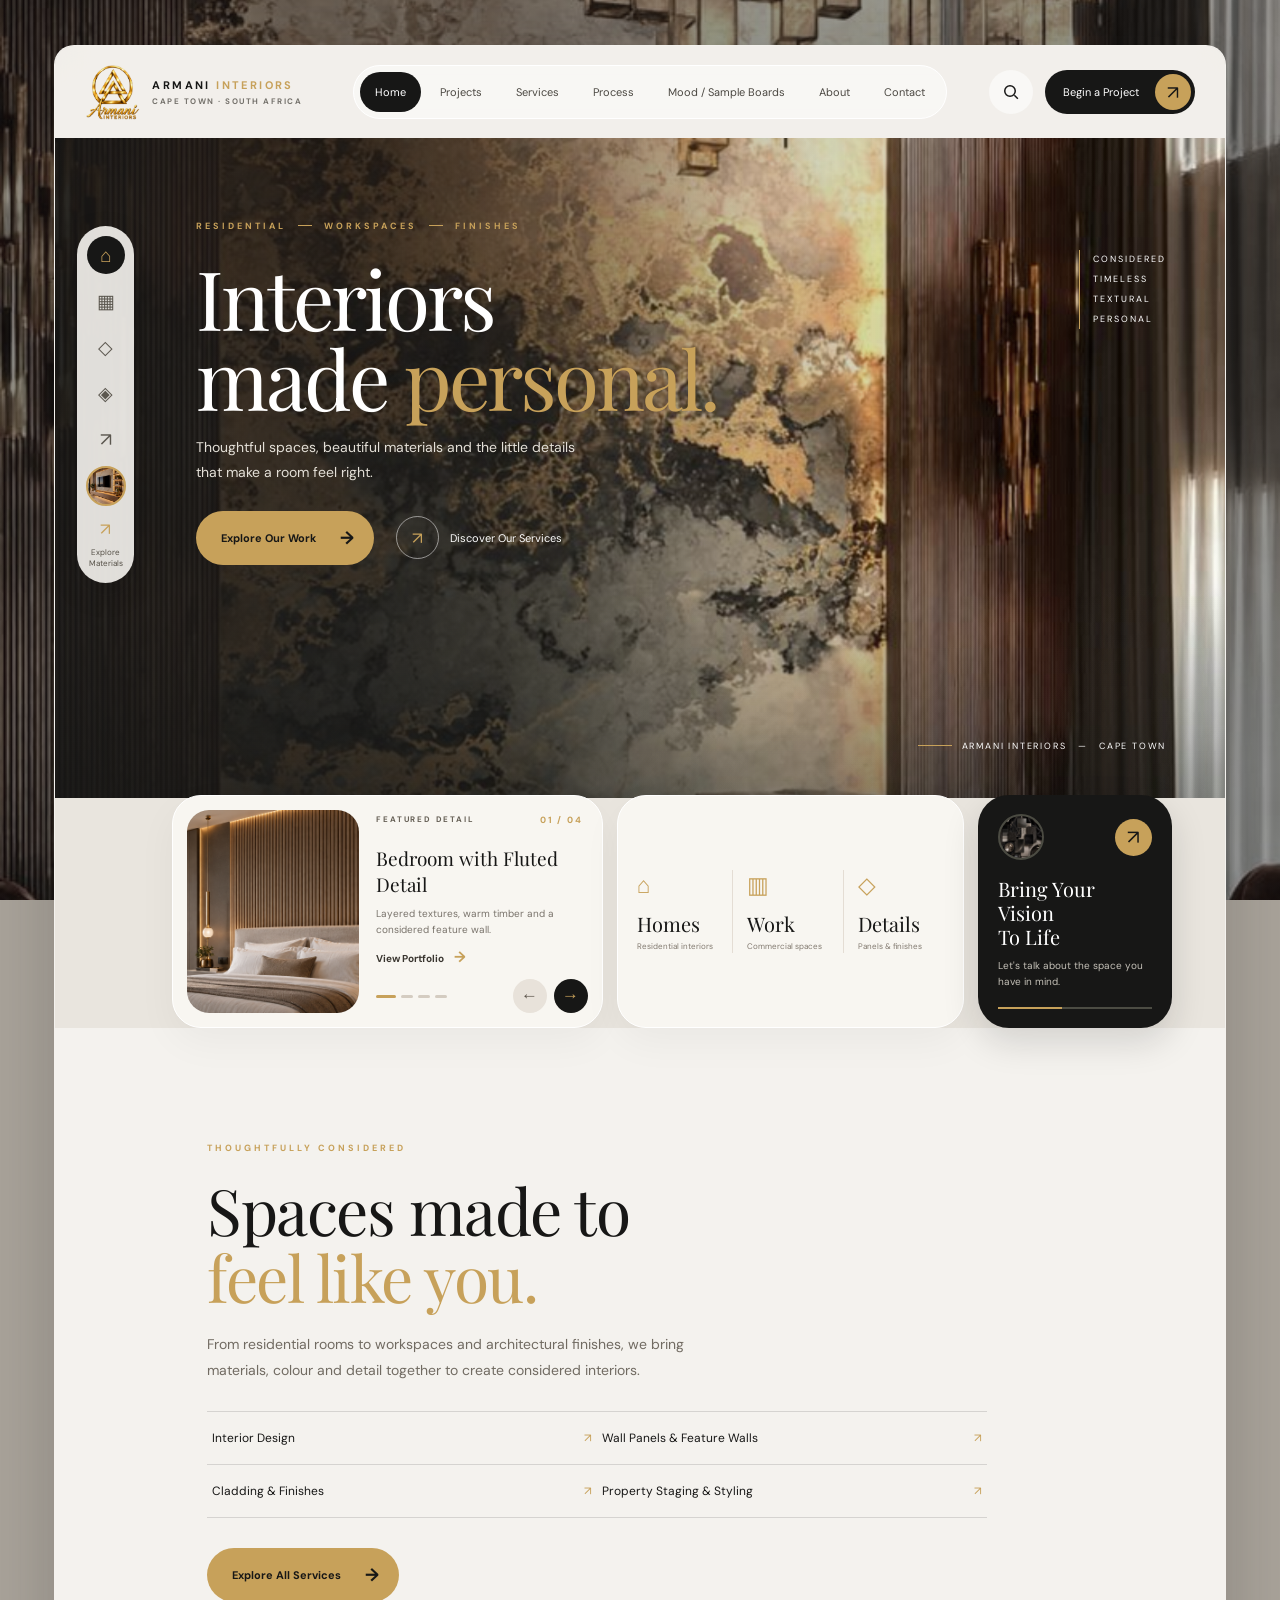
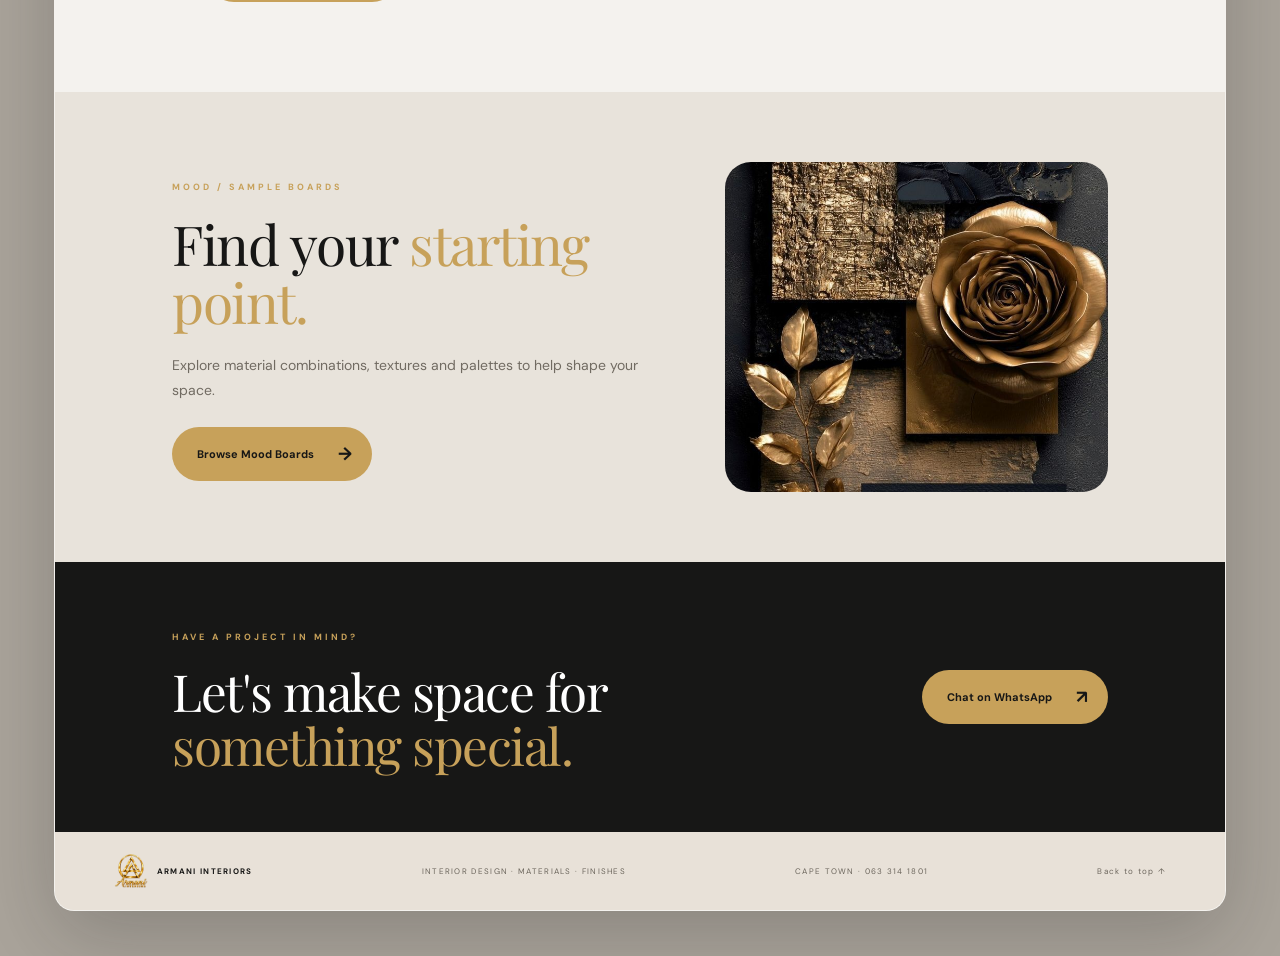
==== commit 22c09068: "Add files via upload" ====
--- a/index.html
+++ b/index.html
@@ -3,16 +3,6 @@
 <aside class="side-rail" aria-label="Quick links"><a class="rail-icon selected" href="#home" aria-label="Home">⌂</a><a class="rail-icon" href="#projects" aria-label="Projects">▦</a><a class="rail-icon" href="#services" aria-label="Services">◇</a><a class="rail-icon" href="mood-boards.html" aria-label="Mood boards">◈</a><a class="rail-icon" href="#contact" aria-label="Contact">↗</a><div class="rail-thumb"></div><a class="watch-link" href="mood-boards.html"><span class="play-small">↗</span><span>Explore<br>Materials</span></a></aside>
 <section class="hero"><div class="hero-image" role="img" aria-label="Luxury interior with marble and warm timber finishes"></div><div class="hero-wash"></div><div class="hero-copy"><p class="eyebrow">RESIDENTIAL <i></i> WORKSPACES <i></i> FINISHES</p><h1>Interiors<br>made <em>personal.</em></h1><p class="hero-description">Thoughtful spaces, beautiful materials and the little details that make a room feel right.</p><div class="hero-ctas"><a class="pill-button" href="portfolio.html">Explore Our Work <span>→</span></a><a class="showreel" href="services.html"><span class="play-button">↗</span><span>Discover Our Services</span></a></div></div><div class="hero-mantra">CONSIDERED<br>TIMELESS<br>TEXTURAL<br>PERSONAL</div><div class="image-caption"><span class="caption-line"></span><span>ARMANI INTERIORS &nbsp; — &nbsp; CAPE TOWN</span></div></section>
 <section class="bottom-dock" id="projects"><article class="featured-card"><div class="featured-photo" id="featuredPhoto" role="img" aria-label="Bedroom with fluted feature wall"></div><div class="featured-info"><p class="mini-label">FEATURED DETAIL <span id="projectCount">01 / 04</span></p><h2 id="projectTitle">Bedroom with Fluted Detail</h2><p id="projectDesc">Layered textures, warm timber and a considered feature wall.</p><a href="portfolio.html" class="text-link">View Portfolio <span>→</span></a><div class="slider-controls"><span class="slider-track" id="sliderTrack"><i></i><i></i><i></i><i></i></span><button id="prevProject" aria-label="Previous project">←</button><button class="next" id="nextProject" aria-label="Next project">→</button></div></div></article><div class="stats-card"><a class="stat" href="services.html"><span class="stat-icon">⌂</span><strong>Homes</strong><span>Residential interiors</span></a><a class="stat" href="services.html"><span class="stat-icon">▥</span><strong>Work</strong><span>Commercial spaces</span></a><a class="stat" href="services.html"><span class="stat-icon">◇</span><strong>Details</strong><span>Panels & finishes</span></a></div><article class="vision-card" id="contact"><div class="vision-top"><div class="vision-thumb"></div><a class="round-arrow" href="https://wa.me/27633141801?text=Hello%20Armani%20Interiors%2C%20I%20would%20like%20to%20discuss%20a%20project." aria-label="Start a conversation">↗</a></div><h2>Bring Your Vision<br>To Life</h2><p>Let's talk about the space you have in mind.</p><a class="vision-line" href="https://wa.me/27633141801?text=Hello%20Armani%20Interiors"><span></span></a></article></section>
-<section class="inspiration-gallery" id="inspiration">
-  <div class="inspiration-heading"><p class="eyebrow">A CLOSER LOOK</p><h2>Interiors that <em>inspire.</em></h2><p>Explore considered spaces, layered textures and details designed to feel exceptional.</p></div>
-  <div class="inspiration-grid">
-    <a class="inspiration-tile" href="portfolio.html"><img src="assets/ai-residential-living.png" alt="Warm contemporary residential living room" loading="lazy"><span>Residential Living <b>↗</b></span></a>
-    <a class="inspiration-tile" href="portfolio.html"><img src="assets/ai-bedroom-white-bedding.png" alt="Calm bedroom with soft neutral finishes" loading="lazy"><span>Restful Bedrooms <b>↗</b></span></a>
-    <a class="inspiration-tile" href="portfolio.html"><img src="assets/ai-home-office-glass-desk.png" alt="Modern home office with glass desk" loading="lazy"><span>Thoughtful Workspaces <b>↗</b></span></a>
-    <a class="inspiration-tile" href="portfolio.html"><img src="assets/armani-media-wall.png" alt="Contemporary media wall with refined finishes" loading="lazy"><span>Architectural Details <b>↗</b></span></a>
-  </div>
-  <a class="inspiration-more" href="portfolio.html">Explore all projects <span>→</span></a>
-</section>
 <section class="below-content" id="services"><p class="eyebrow">THOUGHTFULLY CONSIDERED</p><h2>Spaces made to<br><em>feel like you.</em></h2><p>From residential rooms to workspaces and architectural finishes, we bring materials, colour and detail together to create considered interiors.</p><div class="service-links"><a href="services.html">Interior Design <span>↗</span></a><a href="services.html">Wall Panels & Feature Walls <span>↗</span></a><a href="services.html">Cladding & Finishes <span>↗</span></a><a href="services.html">Property Staging & Styling <span>↗</span></a></div><a href="services.html" class="pill-button">Explore All Services <span>→</span></a></section>
 <section class="mood-strip"><div><p class="eyebrow">MOOD / SAMPLE BOARDS</p><h2>Find your <em>starting point.</em></h2><p>Explore material combinations, textures and palettes to help shape your space.</p><a class="pill-button" href="mood-boards.html">Browse Mood Boards <span>→</span></a></div><a class="mood-image" href="mood-boards.html" aria-label="Browse mood boards"><img src="assets/IMG-20261007-WA0001.jpg" alt="Interior material mood board with dark stone and gold accents" loading="lazy"></a></section>
 <section class="contact-band"><div><p class="eyebrow">HAVE A PROJECT IN MIND?</p><h2>Let's make space for <em>something special.</em></h2></div><a class="pill-button" href="https://wa.me/27633141801?text=Hello%20Armani%20Interiors%2C%20I%20would%20like%20to%20discuss%20a%20project.">Chat on WhatsApp <span>↗</span></a></section>
--- a/mrl-layout.css
+++ b/mrl-layout.css
@@ -10,22 +10,3 @@
  .portfolio-cta{display:flex;flex-direction:column;align-items:flex-start;margin:38px 0 0;padding:24px 20px;gap:20px}
  .portfolio-cta .start-project{width:100%;justify-content:center}
 }
-
-
-/* Homepage inspiration gallery: visual variety without oversized image blocks. */
-.inspiration-gallery{padding:72px clamp(18px,5vw,68px);background:#f4f2ee}
-.inspiration-heading{max-width:760px;margin:0 auto 28px;text-align:center}
-.inspiration-heading h2{font-family:var(--serif);font-weight:500;font-size:clamp(38px,5vw,64px);line-height:1.05;margin:8px 0 12px}
-.inspiration-heading h2 em{color:var(--gold);font-weight:400}
-.inspiration-heading>p:last-child{color:var(--gray);max-width:560px;margin:0 auto}
-.inspiration-grid{display:grid;grid-template-columns:repeat(4,minmax(0,1fr));gap:14px;max-width:1300px;margin:auto}
-.inspiration-tile{position:relative;display:block;overflow:hidden;aspect-ratio:4/5;background:#d7d0c5;border-radius:3px}
-.inspiration-tile:after{content:"";position:absolute;inset:35% 0 0;background:linear-gradient(transparent,rgba(0,0,0,.72))}
-.inspiration-tile img{width:100%;height:100%;object-fit:cover;transition:transform .6s}
-.inspiration-tile:hover img{transform:scale(1.045)}
-.inspiration-tile span{position:absolute;z-index:1;left:15px;right:12px;bottom:14px;color:#fff;font-size:clamp(12px,1.2vw,16px);display:flex;align-items:center;justify-content:space-between;gap:8px}
-.inspiration-tile b{color:var(--gold2);font-weight:400}
-.inspiration-more{display:table;margin:24px auto 0;border-bottom:1px solid var(--gold);padding:8px 0;font-size:10px;letter-spacing:.14em;text-transform:uppercase}
-.inspiration-more span{color:var(--gold);margin-left:12px}
-@media(max-width:760px){.inspiration-gallery{padding:38px 16px}.inspiration-heading{margin-bottom:18px}.inspiration-heading h2{font-size:clamp(32px,8vw,43px)}.inspiration-heading>p:last-child{font-size:12px;line-height:1.55}.inspiration-grid{grid-template-columns:repeat(2,minmax(0,1fr));gap:10px}.inspiration-tile{aspect-ratio:4/3}.inspiration-tile span{left:9px;right:8px;bottom:9px;font-size:11px}.inspiration-tile b{font-size:14px}}
-@media(max-width:360px){.inspiration-grid{gap:7px}.inspiration-tile span{font-size:10px}}
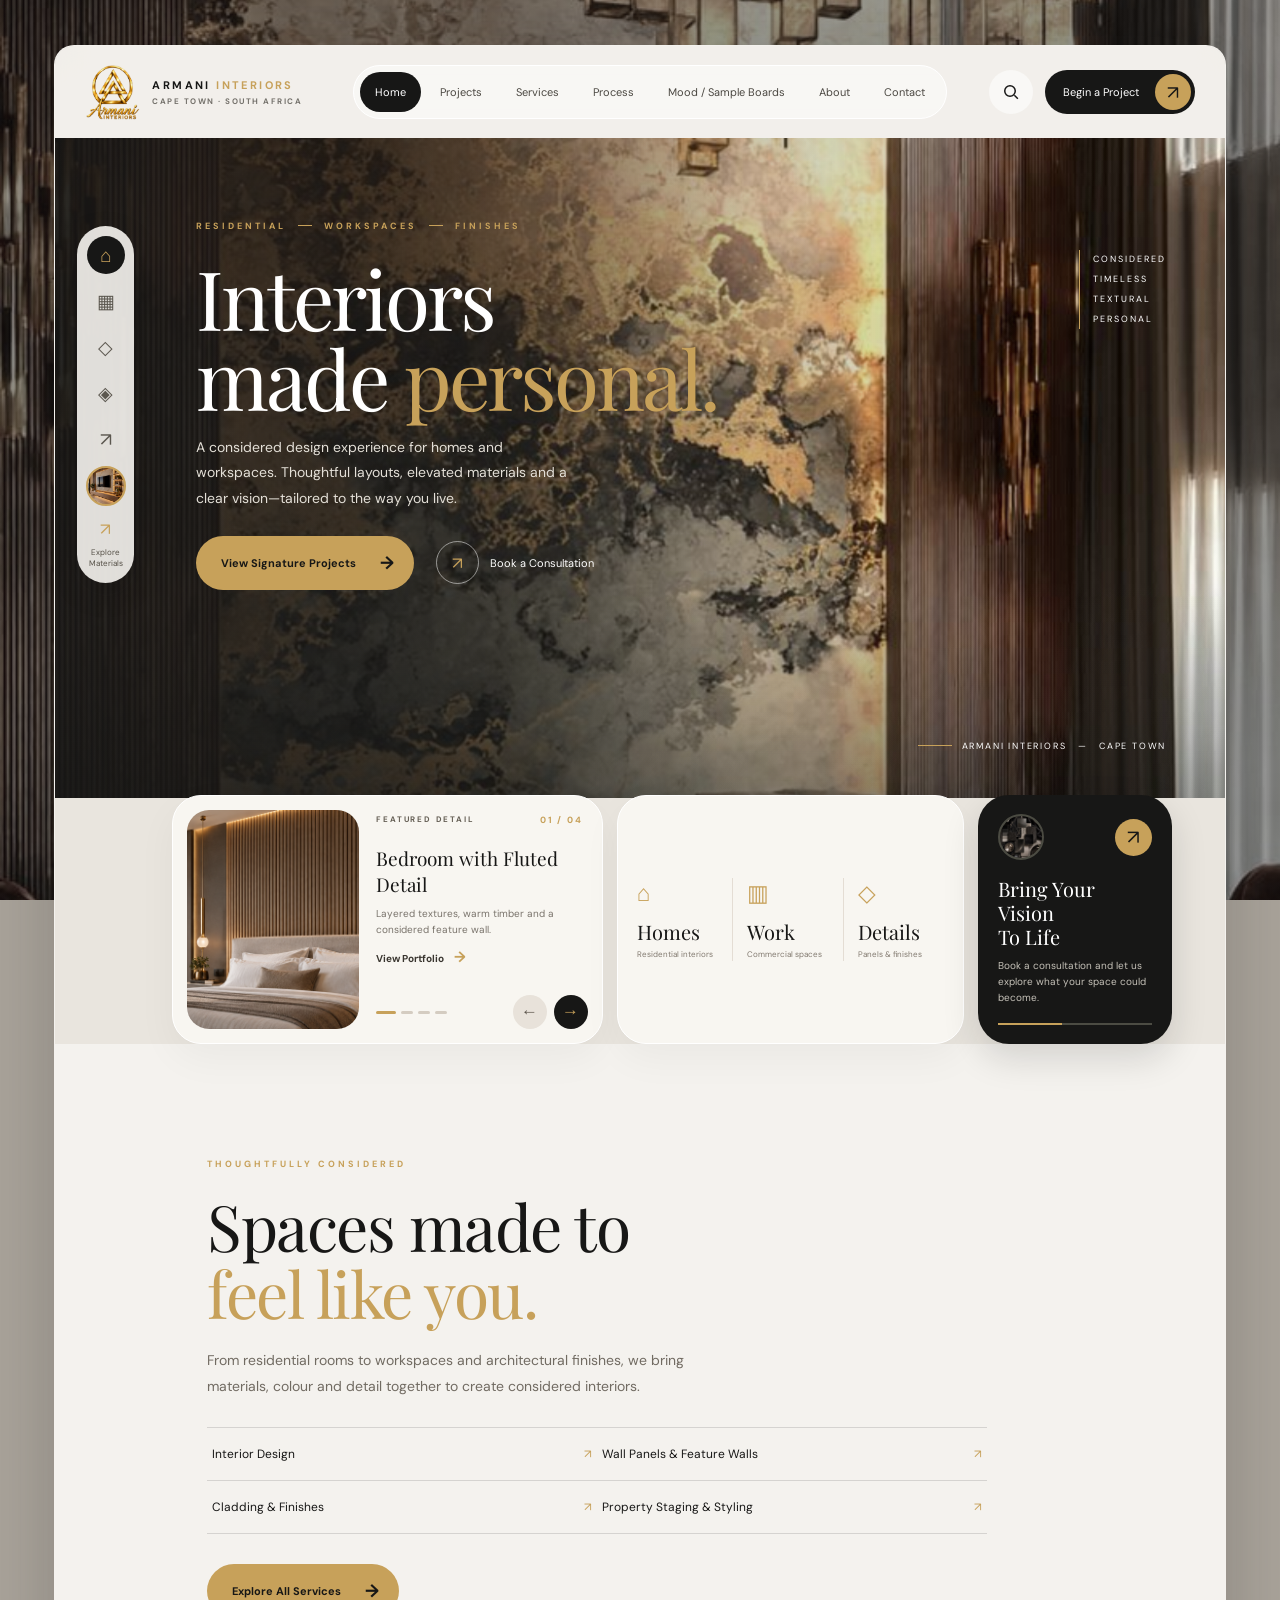
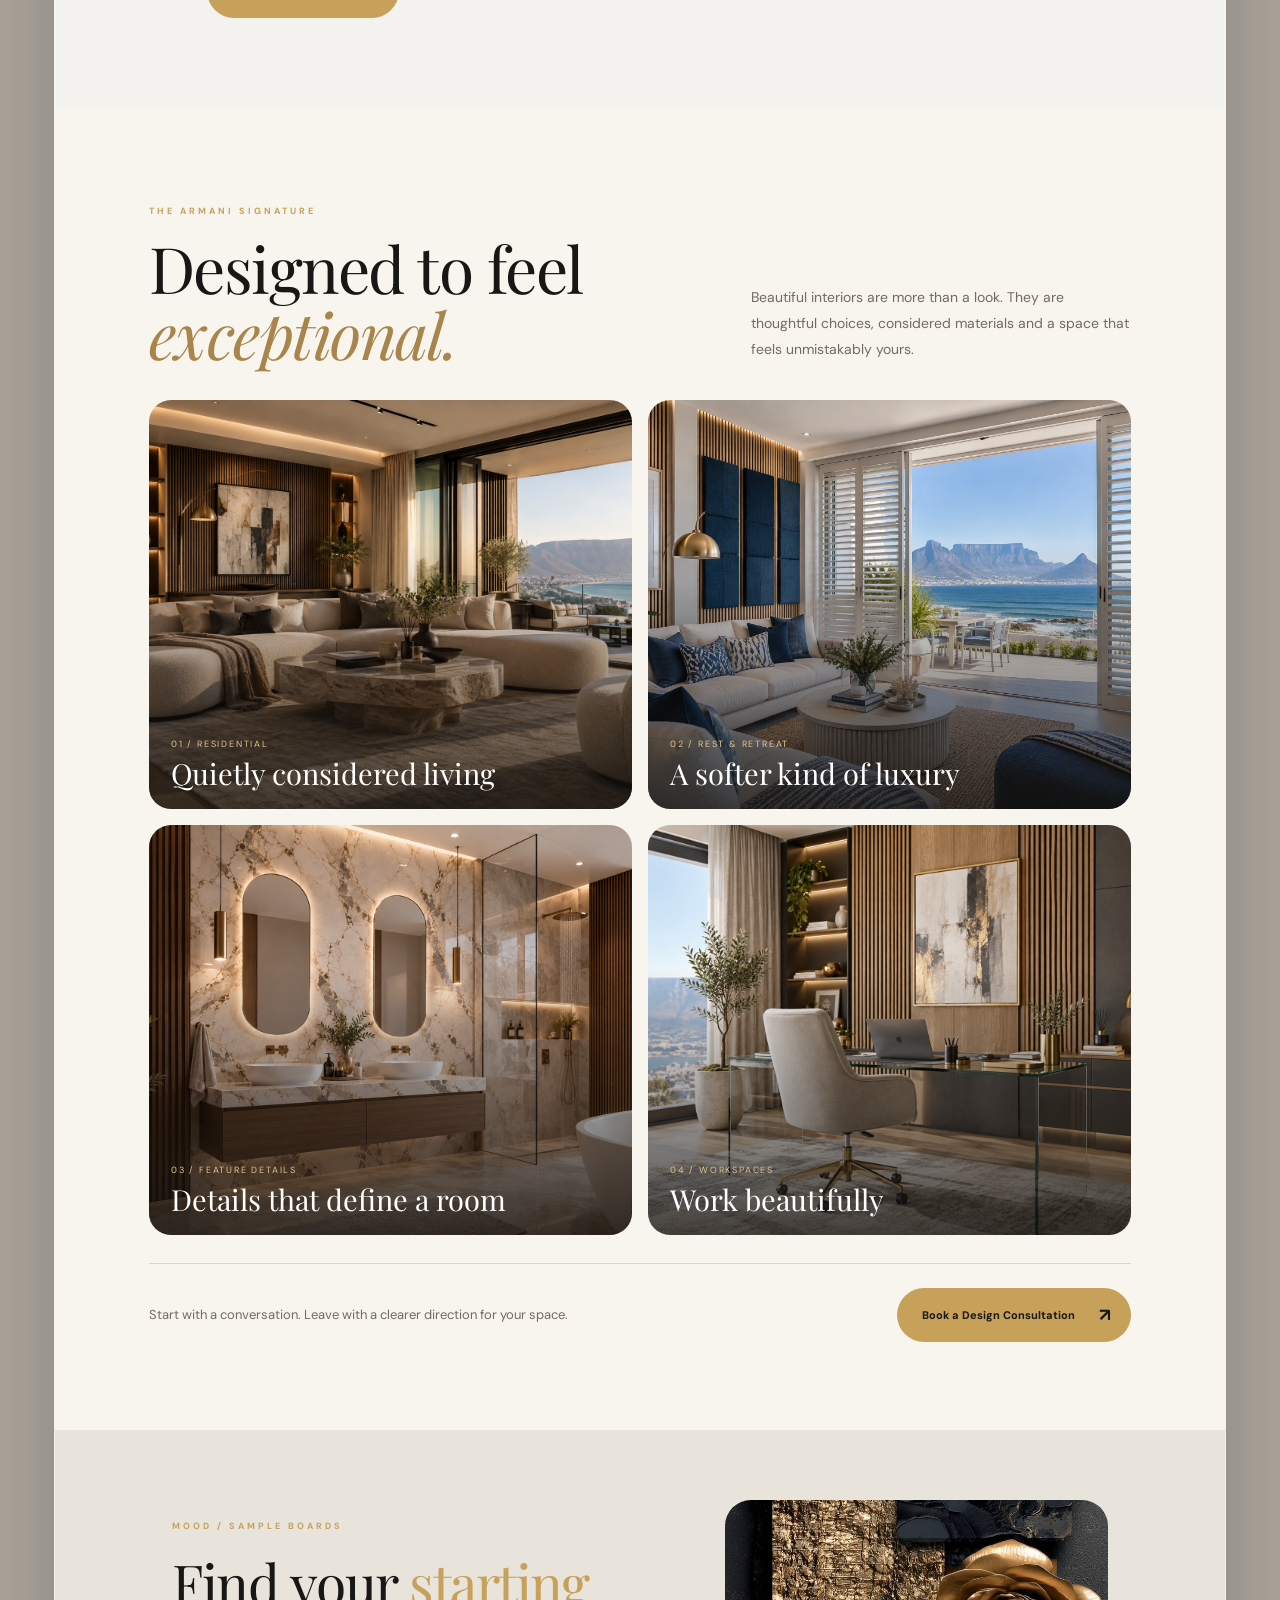
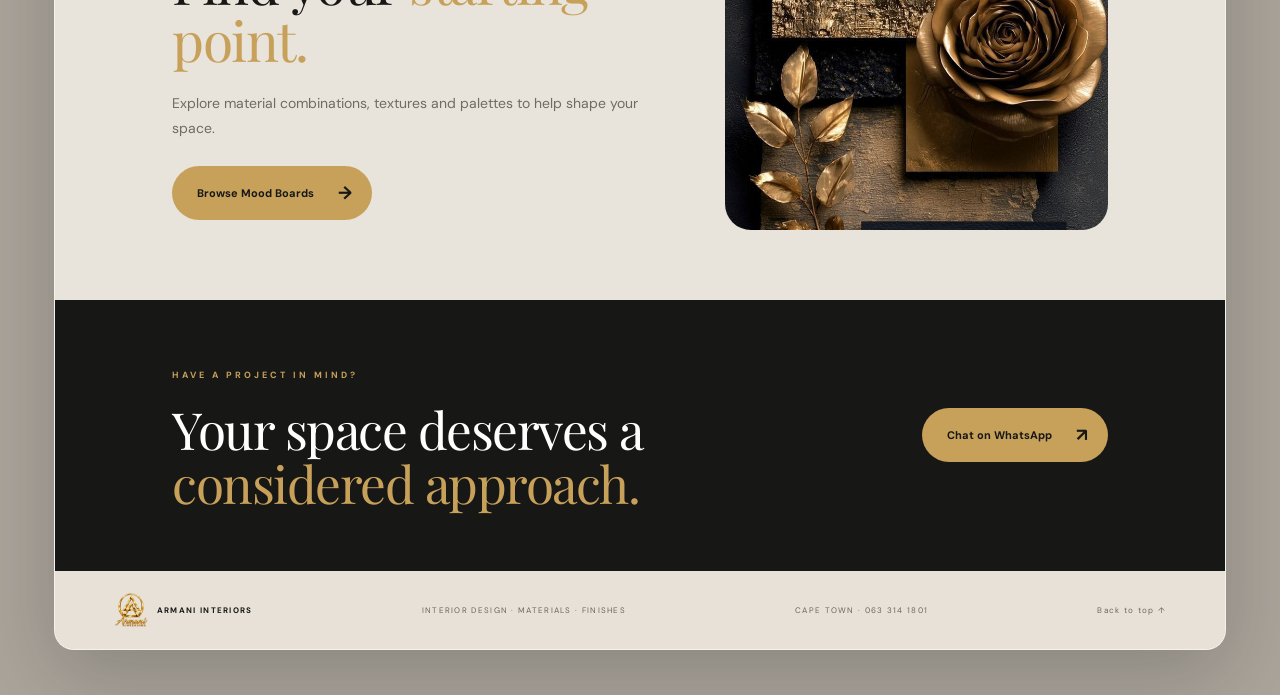
==== commit 2055bba5: "Add files via upload" ====
--- a/index.html
+++ b/index.html
@@ -1,9 +1,19 @@
 <!doctype html><html lang="en"><head><meta charset="utf-8"><meta name="viewport" content="width=device-width,initial-scale=1"><meta name="theme-color" content="#171716"><meta name="description" content="Armani Interiors — residential and workspace interiors, material finishes, wall panels, cladding and styling in Cape Town."><title>Armani Interiors — Interiors Made Personal</title><link rel="icon" href="assets/armani-logo-gold.png"><link rel="preconnect" href="https://fonts.googleapis.com"><link rel="preconnect" href="https://fonts.gstatic.com" crossorigin><link href="https://fonts.googleapis.com/css2?family=DM+Sans:wght@400;500;600;700&family=Playfair+Display:wght@400;500&display=swap" rel="stylesheet"><link rel="stylesheet" href="mrl-layout.css"></head><body><div class="backdrop" aria-hidden="true"></div><main class="site-shell" id="home">
 <header class="topbar"><a class="brand" href="index.html" aria-label="Armani Interiors home"><img src="assets/armani-logo-gold.png" alt="Armani Interiors logo"><span class="brand-name">ARMANI <b>INTERIORS</b><small>CAPE TOWN · SOUTH AFRICA</small></span></a><nav class="main-nav" id="mainNav" aria-label="Main navigation"><a class="active" href="index.html">Home</a><a href="portfolio.html">Projects</a><a href="services.html">Services</a><a href="process.html">Process</a><a href="mood-boards.html">Mood / Sample Boards</a><a href="about.html">About</a><a href="contact.html">Contact</a></nav><div class="top-actions"><button class="search-button" id="searchToggle" aria-label="Search"><svg viewBox="0 0 24 24"><circle cx="10.8" cy="10.8" r="6.3"/><path d="m16 16 4.2 4.2"/></svg></button><a class="start-project" href="https://wa.me/27633141801?text=Hello%20Armani%20Interiors%2C%20I%20would%20like%20to%20discuss%20a%20project.">Begin a Project <span>↗</span></a><button class="menu-toggle" id="menuToggle" aria-label="Toggle navigation" aria-expanded="false">☰</button></div></header>
 <aside class="side-rail" aria-label="Quick links"><a class="rail-icon selected" href="#home" aria-label="Home">⌂</a><a class="rail-icon" href="#projects" aria-label="Projects">▦</a><a class="rail-icon" href="#services" aria-label="Services">◇</a><a class="rail-icon" href="mood-boards.html" aria-label="Mood boards">◈</a><a class="rail-icon" href="#contact" aria-label="Contact">↗</a><div class="rail-thumb"></div><a class="watch-link" href="mood-boards.html"><span class="play-small">↗</span><span>Explore<br>Materials</span></a></aside>
-<section class="hero"><div class="hero-image" role="img" aria-label="Luxury interior with marble and warm timber finishes"></div><div class="hero-wash"></div><div class="hero-copy"><p class="eyebrow">RESIDENTIAL <i></i> WORKSPACES <i></i> FINISHES</p><h1>Interiors<br>made <em>personal.</em></h1><p class="hero-description">Thoughtful spaces, beautiful materials and the little details that make a room feel right.</p><div class="hero-ctas"><a class="pill-button" href="portfolio.html">Explore Our Work <span>→</span></a><a class="showreel" href="services.html"><span class="play-button">↗</span><span>Discover Our Services</span></a></div></div><div class="hero-mantra">CONSIDERED<br>TIMELESS<br>TEXTURAL<br>PERSONAL</div><div class="image-caption"><span class="caption-line"></span><span>ARMANI INTERIORS &nbsp; — &nbsp; CAPE TOWN</span></div></section>
-<section class="bottom-dock" id="projects"><article class="featured-card"><div class="featured-photo" id="featuredPhoto" role="img" aria-label="Bedroom with fluted feature wall"></div><div class="featured-info"><p class="mini-label">FEATURED DETAIL <span id="projectCount">01 / 04</span></p><h2 id="projectTitle">Bedroom with Fluted Detail</h2><p id="projectDesc">Layered textures, warm timber and a considered feature wall.</p><a href="portfolio.html" class="text-link">View Portfolio <span>→</span></a><div class="slider-controls"><span class="slider-track" id="sliderTrack"><i></i><i></i><i></i><i></i></span><button id="prevProject" aria-label="Previous project">←</button><button class="next" id="nextProject" aria-label="Next project">→</button></div></div></article><div class="stats-card"><a class="stat" href="services.html"><span class="stat-icon">⌂</span><strong>Homes</strong><span>Residential interiors</span></a><a class="stat" href="services.html"><span class="stat-icon">▥</span><strong>Work</strong><span>Commercial spaces</span></a><a class="stat" href="services.html"><span class="stat-icon">◇</span><strong>Details</strong><span>Panels & finishes</span></a></div><article class="vision-card" id="contact"><div class="vision-top"><div class="vision-thumb"></div><a class="round-arrow" href="https://wa.me/27633141801?text=Hello%20Armani%20Interiors%2C%20I%20would%20like%20to%20discuss%20a%20project." aria-label="Start a conversation">↗</a></div><h2>Bring Your Vision<br>To Life</h2><p>Let's talk about the space you have in mind.</p><a class="vision-line" href="https://wa.me/27633141801?text=Hello%20Armani%20Interiors"><span></span></a></article></section>
+<section class="hero"><div class="hero-image" role="img" aria-label="Luxury interior with marble and warm timber finishes"></div><div class="hero-wash"></div><div class="hero-copy"><p class="eyebrow">RESIDENTIAL <i></i> WORKSPACES <i></i> FINISHES</p><h1>Interiors<br>made <em>personal.</em></h1><p class="hero-description">A considered design experience for homes and workspaces. Thoughtful layouts, elevated materials and a clear vision—tailored to the way you live.</p><div class="hero-ctas"><a class="pill-button" href="portfolio.html">View Signature Projects <span>→</span></a><a class="showreel" href="https://wa.me/27633141801?text=Hello%20Armani%20Interiors%2C%20I%20would%20like%20to%20book%20a%20design%20consultation."><span class="play-button">↗</span><span>Book a Consultation</span></a></div></div><div class="hero-mantra">CONSIDERED<br>TIMELESS<br>TEXTURAL<br>PERSONAL</div><div class="image-caption"><span class="caption-line"></span><span>ARMANI INTERIORS &nbsp; — &nbsp; CAPE TOWN</span></div></section>
+<section class="bottom-dock" id="projects"><article class="featured-card"><div class="featured-photo" id="featuredPhoto" role="img" aria-label="Bedroom with fluted feature wall"></div><div class="featured-info"><p class="mini-label">FEATURED DETAIL <span id="projectCount">01 / 04</span></p><h2 id="projectTitle">Bedroom with Fluted Detail</h2><p id="projectDesc">Layered textures, warm timber and a considered feature wall.</p><a href="portfolio.html" class="text-link">View Portfolio <span>→</span></a><div class="slider-controls"><span class="slider-track" id="sliderTrack"><i></i><i></i><i></i><i></i></span><button id="prevProject" aria-label="Previous project">←</button><button class="next" id="nextProject" aria-label="Next project">→</button></div></div></article><div class="stats-card"><a class="stat" href="services.html"><span class="stat-icon">⌂</span><strong>Homes</strong><span>Residential interiors</span></a><a class="stat" href="services.html"><span class="stat-icon">▥</span><strong>Work</strong><span>Commercial spaces</span></a><a class="stat" href="services.html"><span class="stat-icon">◇</span><strong>Details</strong><span>Panels & finishes</span></a></div><article class="vision-card" id="contact"><div class="vision-top"><div class="vision-thumb"></div><a class="round-arrow" href="https://wa.me/27633141801?text=Hello%20Armani%20Interiors%2C%20I%20would%20like%20to%20discuss%20a%20project." aria-label="Start a conversation">↗</a></div><h2>Bring Your Vision<br>To Life</h2><p>Book a consultation and let us explore what your space could become.</p><a class="vision-line" href="https://wa.me/27633141801?text=Hello%20Armani%20Interiors"><span></span></a></article></section>
 <section class="below-content" id="services"><p class="eyebrow">THOUGHTFULLY CONSIDERED</p><h2>Spaces made to<br><em>feel like you.</em></h2><p>From residential rooms to workspaces and architectural finishes, we bring materials, colour and detail together to create considered interiors.</p><div class="service-links"><a href="services.html">Interior Design <span>↗</span></a><a href="services.html">Wall Panels & Feature Walls <span>↗</span></a><a href="services.html">Cladding & Finishes <span>↗</span></a><a href="services.html">Property Staging & Styling <span>↗</span></a></div><a href="services.html" class="pill-button">Explore All Services <span>→</span></a></section>
+<section class="signature-spaces" id="signature-spaces">
+  <div class="signature-heading"><div><p class="eyebrow">THE ARMANI SIGNATURE</p><h2>Designed to feel<br><em>exceptional.</em></h2></div><p>Beautiful interiors are more than a look. They are thoughtful choices, considered materials and a space that feels unmistakably yours.</p></div>
+  <div class="signature-grid">
+    <a class="signature-tile" href="portfolio.html"><img src="assets/ai-residential-living.png" alt="Warm contemporary luxury living room with layered natural textures" loading="lazy"><span><small>01 / RESIDENTIAL</small><strong>Quietly considered living</strong></span></a>
+    <a class="signature-tile" href="portfolio.html"><img src="assets/portfolio-coastal-bedroom-01.png" alt="Coastal-inspired bedroom with soft blue tones and refined finishes" loading="lazy"><span><small>02 / REST & RETREAT</small><strong>A softer kind of luxury</strong></span></a>
+    <a class="signature-tile" href="portfolio.html"><img src="assets/marble-and-fluted-wall.png" alt="Marble and fluted wall detailing with warm ambient lighting" loading="lazy"><span><small>03 / FEATURE DETAILS</small><strong>Details that define a room</strong></span></a>
+    <a class="signature-tile" href="portfolio.html"><img src="assets/ai-home-office-glass-desk.png" alt="Refined home workspace with glass desk and timber details" loading="lazy"><span><small>04 / WORKSPACES</small><strong>Work beautifully</strong></span></a>
+  </div>
+  <div class="signature-foot"><p>Start with a conversation. Leave with a clearer direction for your space.</p><a class="pill-button" href="https://wa.me/27633141801?text=Hello%20Armani%20Interiors%2C%20I%20would%20like%20to%20book%20a%20design%20consultation.">Book a Design Consultation <span>↗</span></a></div>
+</section>
 <section class="mood-strip"><div><p class="eyebrow">MOOD / SAMPLE BOARDS</p><h2>Find your <em>starting point.</em></h2><p>Explore material combinations, textures and palettes to help shape your space.</p><a class="pill-button" href="mood-boards.html">Browse Mood Boards <span>→</span></a></div><a class="mood-image" href="mood-boards.html" aria-label="Browse mood boards"><img src="assets/IMG-20261007-WA0001.jpg" alt="Interior material mood board with dark stone and gold accents" loading="lazy"></a></section>
-<section class="contact-band"><div><p class="eyebrow">HAVE A PROJECT IN MIND?</p><h2>Let's make space for <em>something special.</em></h2></div><a class="pill-button" href="https://wa.me/27633141801?text=Hello%20Armani%20Interiors%2C%20I%20would%20like%20to%20discuss%20a%20project.">Chat on WhatsApp <span>↗</span></a></section>
+<section class="contact-band"><div><p class="eyebrow">HAVE A PROJECT IN MIND?</p><h2>Your space deserves a <em>considered approach.</em></h2></div><a class="pill-button" href="https://wa.me/27633141801?text=Hello%20Armani%20Interiors%2C%20I%20would%20like%20to%20discuss%20a%20project.">Chat on WhatsApp <span>↗</span></a></section>
 <footer><a class="footer-brand" href="index.html"><img src="assets/armani-logo-gold.png" alt="Armani Interiors logo"><span>ARMANI INTERIORS</span></a><span>INTERIOR DESIGN · MATERIALS · FINISHES</span><span>CAPE TOWN · 063 314 1801</span><a href="#home">Back to top ↑</a></footer></main><div class="search-panel" id="searchPanel" aria-hidden="true"><form id="searchForm"><label for="searchInput">Find a service or page</label><div><input id="searchInput" type="search" placeholder="Projects, services, mood boards…"><button type="submit">Go ↗</button></div></form></div><div class="toast" id="toast" role="status" aria-live="polite"></div><script src="mrl-layout.js"></script></body></html>
--- a/mrl-layout.css
+++ b/mrl-layout.css
@@ -1,4 +1,39 @@
-@import url('https://fonts.googleapis.com/css2?family=DM+Sans:wght@400;500;600;700&family=Playfair+Display:wght@400;500&display=swap');:root{--ink:#171716;--gold:#c7a15a;--gold2:#e1c07b;--paper:#f4f2ee;--cream:#e9e5de;--muted:#74716b;--line:rgba(23,23,22,.14);--serif:'Playfair Display',Georgia,serif;--sans:'DM Sans',Arial,sans-serif}*{box-sizing:border-box}html{scroll-behavior:smooth}body{margin:0;background:#aaa49b;color:var(--ink);font:14px var(--sans)}a{color:inherit;text-decoration:none}.backdrop{position:fixed;inset:0;background:linear-gradient(#17171670,#17171670),url('assets/IMG-20261007-WA0004.jpg') center/cover;filter:saturate(.5);z-index:-2}.site-shell{position:relative;width:min(1440px,calc(100% - 8.5vw));margin:5vh auto;background:var(--cream);border:1px solid #ffffff80;border-radius:20px;overflow:hidden;box-shadow:0 24px 80px #17171638}.topbar{height:92px;display:flex;align-items:center;justify-content:space-between;padding:0 30px;position:relative;z-index:5;background:#f4f2eece;backdrop-filter:blur(20px);gap:16px}.brand{display:flex;align-items:center;gap:12px;min-width:225px}.brand img{width:55px;height:55px;object-fit:contain}.brand-name{font-size:11px;letter-spacing:2.4px;font-weight:700;white-space:nowrap}.brand-name b{color:var(--gold);font-weight:700}.brand-name small{display:block;font-size:8px;letter-spacing:1.5px;color:var(--muted);margin-top:4px}.main-nav{display:flex;align-items:center;gap:4px;padding:6px;background:#ffffff70;border:1px solid #fff;border-radius:40px}.main-nav a{color:#4b4842;padding:13px 15px;border-radius:28px;font-size:11px;transition:.25s}.main-nav a:hover,.main-nav a.active{background:var(--ink);color:#fff}.top-actions{display:flex;align-items:center;gap:12px}.search-button,.menu-toggle{width:44px;height:44px;border:0;background:#ffffff85;border-radius:50%;display:grid;place-items:center;cursor:pointer;color:var(--ink)}.search-button svg{width:20px;fill:none;stroke:currentColor;stroke-width:1.8}.start-project{display:flex;align-items:center;gap:16px;background:var(--ink);color:#fff;border-radius:40px;padding:4px 4px 4px 18px;font-size:11px;white-space:nowrap}.start-project span{background:var(--gold);color:var(--ink);width:36px;height:36px;border-radius:50%;display:grid;place-items:center;font-size:19px}.menu-toggle{display:none}.hero{height:min(660px,61vw);min-height:530px;position:relative;overflow:hidden;background:#292723}.hero-image{position:absolute;inset:0;background:url('assets/IMG-20261007-WA0004.jpg') center 52%/cover;transform:scale(1.01);animation:reveal 1.1s ease-out both}.hero-wash{position:absolute;inset:0;background:linear-gradient(90deg,#171716ed 0%,#171716bf 30%,#17171638 59%,#17171605 100%),linear-gradient(0deg,#17171666,transparent 32%)}.hero-copy{position:absolute;left:12%;top:11%;z-index:1;max-width:620px;color:#fff}.eyebrow{font-size:9px;letter-spacing:3px;font-weight:700;color:var(--gold);display:flex;align-items:center;gap:12px}.eyebrow i{display:inline-block;width:14px;height:1px;background:var(--gold)}.hero h1{font-family:var(--serif);font-weight:400;font-size:clamp(62px,6.4vw,100px);line-height:.98;letter-spacing:-3px;margin:25px 0 18px}.hero h1 em,.below-content h2 em,.mood-strip h2 em,.contact-band h2 em{font-style:normal;color:var(--gold)}.hero-description{font-size:14px;line-height:1.8;color:#e4e0d8;max-width:390px;margin:0 0 25px}.hero-ctas{display:flex;align-items:center;gap:22px}.pill-button{display:inline-flex;align-items:center;gap:24px;background:var(--gold);color:var(--ink);border-radius:40px;padding:15px 20px 15px 25px;font-size:11px;font-weight:700;transition:transform .25s,background .25s}.pill-button:hover{transform:translateY(-3px);background:var(--gold2)}.pill-button span{font-size:18px}.showreel{display:flex;align-items:center;gap:11px;color:#fff;font-size:11px}.play-button{width:43px;height:43px;border:1px solid #ffffff80;border-radius:50%;display:grid;place-items:center;color:var(--gold);font-size:17px}.hero-mantra{position:absolute;right:5%;top:17%;z-index:1;color:#fff;font-size:9px;line-height:2.2;letter-spacing:2px;border-left:1px solid var(--gold);padding-left:13px}.image-caption{position:absolute;right:5%;bottom:7%;display:flex;align-items:center;gap:10px;color:#fff;font-size:9px;letter-spacing:1.8px}.caption-line{display:block;width:34px;height:1px;background:var(--gold)}.side-rail{position:absolute;z-index:3;left:22px;top:180px;width:57px;padding:10px 0;border-radius:35px;background:#f4f2eee8;display:flex;align-items:center;flex-direction:column;gap:8px;box-shadow:0 10px 30px #17171624}.rail-icon{width:38px;height:38px;border-radius:50%;display:grid;place-items:center;font-size:19px;color:#5b574f;transition:.2s}.rail-icon:hover,.rail-icon.selected{background:var(--ink);color:var(--gold)}.rail-thumb{width:40px;height:40px;border-radius:50%;background:url('assets/armani-media-wall.png') center/cover;border:2px solid var(--gold)}.watch-link{display:flex;flex-direction:column;align-items:center;gap:5px;text-align:center;font-size:8px;line-height:1.4;color:#555047;margin:4px 0}.play-small{color:var(--gold);font-size:17px}.bottom-dock{position:relative;z-index:2;margin:-3px 4.5% 0 10%;padding:0 0 0;display:grid;grid-template-columns:1.24fr 1fr .56fr;gap:14px;align-items:stretch}.featured-card,.stats-card{background:#f8f6f1;border:1px solid #fff;border-radius:29px;box-shadow:0 14px 40px #1717160b}.featured-card{padding:14px;display:grid;grid-template-columns:43% 1fr;gap:17px;min-height:220px}.featured-photo{border-radius:22px;min-height:190px;background:url('assets/portfolio-bedroom-fluted-detail.png') center/cover;transition:background-image .25s}.featured-info{position:relative;padding:4px 5px 37px 0}.mini-label{font-size:8px;letter-spacing:1.8px;font-weight:700;margin:0 0 19px;display:flex;justify-content:space-between;color:#655f55;gap:8px}.mini-label span{font-size:9px;white-space:nowrap;color:var(--gold)}.featured-info h2{font-family:var(--serif);font-size:19px;font-weight:400;margin:0 0 9px}.featured-info>p:not(.mini-label){font-size:10px;line-height:1.6;color:#79736b;max-width:210px;margin:0 0 9px}.text-link{font-size:10px;color:#39352f;font-weight:700}.text-link span{margin-left:8px;font-size:15px;color:var(--gold)}.slider-controls{position:absolute;bottom:0;left:0;right:0;display:flex;align-items:center;gap:7px}.slider-track{display:flex;gap:5px;margin-right:auto}.slider-track i{display:block;width:12px;height:3px;border-radius:3px;background:#d4ccc1}.slider-track i.active{background:var(--gold);width:20px}.slider-controls button{border:0;background:#e8e2da;color:#5c554c;border-radius:50%;height:34px;width:34px;cursor:pointer;font-size:17px}.slider-controls button.next{background:var(--ink);color:var(--gold)}.stats-card{display:flex;justify-content:space-around;align-items:center;padding:20px 9px;min-height:160px;gap:4px}.stat{display:flex;flex-direction:column;align-items:flex-start;min-width:0;flex:1;padding:0 10px;border-right:1px solid #e4ddd4}.stat:last-child{border:0}.stat-icon{color:var(--gold);font-size:23px;margin-bottom:10px}.stat strong{font-family:var(--serif);font-size:20px;font-weight:400}.stat>span:last-child{font-size:8px;color:#81796f;line-height:1.4;margin-top:4px}.vision-card{background:var(--ink);color:#fff;border-radius:31px;padding:19px 20px;min-height:210px;box-shadow:0 14px 35px #17171625}.vision-top{display:flex;justify-content:space-between;align-items:center;margin-bottom:17px}.vision-thumb{width:46px;height:46px;border-radius:50%;background:url('assets/IMG-20261007-WA0008.jpg') center/cover;border:2px solid #4b4b42}.round-arrow{width:37px;height:37px;background:var(--gold);color:var(--ink);border-radius:50%;display:grid;place-items:center;font-size:20px}.vision-card h2{font-family:var(--serif);font-size:20px;line-height:1.2;font-weight:400;margin:0 0 9px}.vision-card p{font-size:10px;line-height:1.6;color:#c5c1b8;margin:0 0 17px}.vision-line{height:2px;width:100%;display:block;background:#4c4c43}.vision-line span{height:2px;width:42%;display:block;background:var(--gold)}.below-content{padding:105px 13% 90px;background:var(--paper)}.below-content h2,.mood-strip h2,.contact-band h2{font-family:var(--serif);font-weight:400;font-size:clamp(42px,5vw,70px);line-height:1.05;letter-spacing:-1.5px;margin:22px 0}.below-content>p:not(.eyebrow),.mood-strip p:not(.eyebrow){max-width:520px;color:#716b62;line-height:1.8;margin-bottom:24px}.service-links{display:grid;grid-template-columns:repeat(2,minmax(0,1fr));max-width:780px;margin:28px 0 30px;border-top:1px solid var(--line)}.service-links a{padding:18px 5px;border-bottom:1px solid var(--line);font-size:12px;display:flex;justify-content:space-between;gap:10px}.service-links a span{color:var(--gold)}.mood-strip{display:grid;grid-template-columns:1fr .8fr;gap:8%;align-items:center;padding:70px 10%;background:#e8e3db}.mood-strip h2{font-size:clamp(38px,4.3vw,60px)}.mood-image{height:330px;overflow:hidden;border-radius:26px}.mood-image img{width:100%;height:100%;object-fit:cover;transition:transform .5s}.mood-image:hover img{transform:scale(1.04)}.contact-band{display:flex;align-items:center;justify-content:space-between;gap:25px;padding:60px 10%;background:var(--ink);color:#fff}.contact-band h2{font-size:clamp(35px,4vw,55px);max-width:650px;margin-bottom:0}.contact-band .pill-button{flex-shrink:0}footer{display:flex;align-items:center;justify-content:space-between;gap:15px;padding:22px 5%;font-size:8px;letter-spacing:1.3px;color:#6b655c;background:#e8e1d8}footer a{color:inherit}.footer-brand{display:flex;align-items:center;gap:9px;font-weight:700;color:var(--ink)}.footer-brand img{width:34px;height:34px;object-fit:contain}.search-panel{position:fixed;z-index:10;top:25px;right:5vw;width:min(440px,90vw);padding:25px;background:#f7f3ed;border-radius:22px;box-shadow:0 20px 70px #17171666;opacity:0;visibility:hidden;transform:translateY(-10px);transition:.25s}.search-panel.open{opacity:1;visibility:visible;transform:translateY(0)}.search-panel label{display:block;font-size:12px;margin-bottom:12px}.search-panel form div{display:flex;gap:8px}.search-panel input{min-width:0;flex:1;border:1px solid #d9d0c5;background:#fffaf4;border-radius:12px;padding:13px;font:inherit}.search-panel button{border:0;background:var(--ink);color:var(--gold);border-radius:12px;padding:0 15px;cursor:pointer}.toast{position:fixed;bottom:25px;left:50%;transform:translate(-50%,20px);opacity:0;pointer-events:none;background:#22221e;color:#fff;padding:13px 20px;border-radius:30px;font-size:12px;transition:.25s;z-index:20}.toast.show{opacity:1;transform:translate(-50%,0)}@keyframes reveal{from{opacity:.4;transform:scale(1.06)}to{opacity:1;transform:scale(1.01)}}@media(min-width:1500px){.hero{height:660px}.bottom-dock{margin-left:10%;grid-template-columns:1.24fr 1fr .56fr}}@media(max-width:1150px){.site-shell{width:calc(100% - 32px);margin:22px auto}.topbar{padding:0 18px;height:80px}.brand{min-width:auto}.brand img{width:45px;height:45px}.brand-name{letter-spacing:1.5px}.main-nav a{padding:11px 10px;font-size:10px}.top-actions{gap:7px}.start-project{gap:10px;padding-left:13px}.hero{min-height:500px}.hero-copy{left:12%;top:10%}.side-rail{left:10px;width:48px}.rail-icon{width:34px;height:34px}.bottom-dock{margin-left:7%;grid-template-columns:1.2fr 1fr;gap:12px}.vision-card{display:none}.stats-card{min-height:160px}}@media(max-width:760px){body{background:#d2c8bc}.site-shell{width:calc(100% - 14px);margin:7px auto;border-radius:15px}.topbar{height:70px;padding:0 12px;gap:8px}.brand{gap:6px}.brand img{width:39px;height:39px}.brand-name{font-size:9px;letter-spacing:1.3px}.brand-name small{font-size:7px;letter-spacing:.8px}.main-nav{display:none;position:absolute;top:62px;left:10px;right:10px;padding:9px;border-radius:20px;flex-direction:column;align-items:stretch;background:#f5f2ec;box-shadow:0 12px 25px #342b201b}.main-nav.open{display:flex}.main-nav a{text-align:center;font-size:12px}.top-actions{gap:5px}.search-button{width:34px;height:34px}.start-project{font-size:9px;gap:6px;padding:3px 3px 3px 9px}.start-project span{width:29px;height:29px;font-size:15px}.menu-toggle{display:grid;width:33px;height:33px;font-size:15px;background:transparent}.hero{min-height:590px;height:calc(100svh - 84px);max-height:740px}.hero-image{background-position:58% center}.hero-wash{background:linear-gradient(90deg,#171716e8,#171716a8 58%,#17171622),linear-gradient(0deg,#17171666,transparent 35%)}.hero-copy{left:7%;right:6%;top:11%}.eyebrow{font-size:7px;letter-spacing:1.8px;gap:7px;flex-wrap:wrap}.eyebrow i{width:8px}.hero h1{font-size:clamp(55px,13.5vw,78px);letter-spacing:-2px;margin:24px 0 16px}.hero-description{font-size:12px;max-width:280px}.hero-ctas{align-items:flex-start;flex-direction:column;gap:13px}.pill-button{padding:13px 18px;font-size:10px}.play-button{width:37px;height:37px}.hero-mantra{top:auto;bottom:17%;right:6%;font-size:7px;line-height:1.8;padding-left:9px}.image-caption{right:6%;bottom:7%;font-size:7px;letter-spacing:1px}.side-rail{top:auto;bottom:14px;left:50%;transform:translateX(-50%);width:auto;height:48px;padding:4px 7px;border-radius:30px;flex-direction:row;gap:2px;background:#f4f2eeeF}.rail-icon{width:32px;height:32px;font-size:16px}.rail-thumb,.watch-link{display:none}.bottom-dock{margin:0;padding:12px;display:flex;flex-direction:column;gap:11px;background:var(--cream)}.featured-card{grid-template-columns:37% 1fr;gap:12px;padding:10px;border-radius:23px;min-height:175px}.featured-photo{min-height:155px;border-radius:16px}.featured-info{padding:2px 2px 34px 0}.mini-label{font-size:7px;letter-spacing:1px;margin-bottom:15px}.mini-label span{font-size:8px}.featured-info h2{font-size:16px}.featured-info>p:not(.mini-label){font-size:9px;line-height:1.45}.text-link{font-size:9px}.slider-controls button{height:28px;width:28px;font-size:14px}.stats-card{min-height:112px;padding:14px 4px;border-radius:23px}.stat{padding:0 8px}.stat-icon{font-size:18px;margin-bottom:5px}.stat strong{font-size:17px}.stat>span:last-child{font-size:7px}.vision-card{display:block;min-height:auto;border-radius:23px;padding:17px}.vision-top{margin-bottom:10px}.vision-card h2{font-size:18px}.vision-card h2 br{display:none}.vision-card p{margin-bottom:12px}.below-content{padding:65px 7%}.below-content h2{font-size:45px}.service-links{grid-template-columns:1fr}.service-links a{padding:14px 2px}.mood-strip{grid-template-columns:1fr;padding:48px 7%;gap:24px}.mood-strip h2{font-size:43px}.mood-image{height:230px;border-radius:20px}.contact-band{padding:42px 7%;align-items:flex-start;flex-direction:column}.contact-band h2{font-size:39px}footer{padding:18px 6%;flex-wrap:wrap;font-size:7px;letter-spacing:.8px}footer>span:nth-of-type(1){display:none}}@media(max-width:390px){.brand-name{letter-spacing:.7px}.topbar{padding:0 8px}.brand img{width:34px;height:34px}.top-actions{gap:3px}.search-button{width:30px;height:30px}.start-project{padding-left:7px}.hero h1{font-size:53px}.featured-card{grid-template-columns:34% 1fr;gap:9px}.mini-label{letter-spacing:.5px}.stat{padding:0 6px}}@media(prefers-reduced-motion:reduce){*,*::before,*::after{scroll-behavior:auto!important;animation:none!important;transition:none!important}}
+@import url('https://fonts.googleapis.com/css2?family=DM+Sans:wght@400;500;600;700&family=Playfair+Display:wght@400;500&display=swap');:root{--ink:#171716;--gold:#c7a15a;--gold2:#e1c07b;--paper:#f4f2ee;--cream:#e9e5de;--muted:#74716b;--line:rgba(23,23,22,.14);--serif:'Playfair Display',Georgia,serif;--sans:'DM Sans',Arial,sans-serif}*{box-sizing:border-box}html{scroll-behavior:smooth}body{margin:0;background:#aaa49b;color:var(--ink);font:14px var(--sans)}a{color:inherit;text-decoration:none}.backdrop{position:fixed;inset:0;background:linear-gradient(#17171670,#17171670),url('assets/IMG-20261007-WA0004.jpg') center/cover;filter:saturate(.5);z-index:-2}.site-shell{position:relative;width:min(1440px,calc(100% - 8.5vw));margin:5vh auto;background:var(--cream);border:1px solid #ffffff80;border-radius:20px;overflow:hidden;box-shadow:0 24px 80px #17171638}.topbar{height:92px;display:flex;align-items:center;justify-content:space-between;padding:0 30px;position:relative;z-index:5;background:#f4f2eece;backdrop-filter:blur(20px);gap:16px}.brand{display:flex;align-items:center;gap:12px;min-width:225px}.brand img{width:55px;height:55px;object-fit:contain}.brand-name{font-size:11px;letter-spacing:2.4px;font-weight:700;white-space:nowrap}.brand-name b{color:var(--gold);font-weight:700}.brand-name small{display:block;font-size:8px;letter-spacing:1.5px;color:var(--muted);margin-top:4px}.main-nav{display:flex;align-items:center;gap:4px;padding:6px;background:#ffffff70;border:1px solid #fff;border-radius:40px}.main-nav a{color:#4b4842;padding:13px 15px;border-radius:28px;font-size:11px;transition:.25s}.main-nav a:hover,.main-nav a.active{background:var(--ink);color:#fff}.top-actions{display:flex;align-items:center;gap:12px}.search-button,.menu-toggle{width:44px;height:44px;border:0;background:#ffffff85;border-radius:50%;display:grid;place-items:center;cursor:pointer;color:var(--ink)}.search-button svg{width:20px;fill:none;stroke:currentColor;stroke-width:1.8}.start-project{display:flex;align-items:center;gap:16px;background:var(--ink);color:#fff;border-radius:40px;padding:4px 4px 4px 18px;font-size:11px;white-space:nowrap}.start-project span{background:var(--gold);color:var(--ink);width:36px;height:36px;border-radius:50%;display:grid;place-items:center;font-size:19px}.menu-toggle{display:none}.hero{height:min(660px,61vw);min-height:530px;position:relative;overflow:hidden;background:#292723}.hero-image{position:absolute;inset:0;background:url('assets/IMG-20261007-WA0004.jpg') center 52%/cover;transform:scale(1.01);animation:reveal 1.1s ease-out both}.hero-wash{position:absolute;inset:0;background:linear-gradient(90deg,#171716ed 0%,#171716bf 30%,#17171638 59%,#17171605 100%),linear-gradient(0deg,#17171666,transparent 32%)}.hero-copy{position:absolute;left:12%;top:11%;z-index:1;max-width:620px;color:#fff}.eyebrow{font-size:9px;letter-spacing:3px;font-weight:700;color:var(--gold);display:flex;align-items:center;gap:12px}.eyebrow i{display:inline-block;width:14px;height:1px;background:var(--gold)}.hero h1{font-family:var(--serif);font-weight:400;font-size:clamp(62px,6.4vw,100px);line-height:.98;letter-spacing:-3px;margin:25px 0 18px}.hero h1 em,.below-content h2 em,.mood-strip h2 em,.contact-band h2 em{font-style:normal;color:var(--gold)}.hero-description{font-size:14px;line-height:1.8;color:#e4e0d8;max-width:390px;margin:0 0 25px}.hero-ctas{display:flex;align-items:center;gap:22px}.pill-button{display:inline-flex;align-items:center;gap:24px;background:var(--gold);color:var(--ink);border-radius:40px;padding:15px 20px 15px 25px;font-size:11px;font-weight:700;transition:transform .25s,background .25s}.pill-button:hover{transform:translateY(-3px);background:var(--gold2)}.pill-button span{font-size:18px}.showreel{display:flex;align-items:center;gap:11px;color:#fff;font-size:11px}.play-button{width:43px;height:43px;border:1px solid #ffffff80;border-radius:50%;display:grid;place-items:center;color:var(--gold);font-size:17px}.hero-mantra{position:absolute;right:5%;top:17%;z-index:1;color:#fff;font-size:9px;line-height:2.2;letter-spacing:2px;border-left:1px solid var(--gold);padding-left:13px}.image-caption{position:absolute;right:5%;bottom:7%;display:flex;align-items:center;gap:10px;color:#fff;font-size:9px;letter-spacing:1.8px}.caption-line{display:block;width:34px;height:1px;background:var(--gold)}.side-rail{position:absolute;z-index:3;left:22px;top:180px;width:57px;padding:10px 0;border-radius:35px;background:#f4f2eee8;display:flex;align-items:center;flex-direction:column;gap:8px;box-shadow:0 10px 30px #17171624}.rail-icon{width:38px;height:38px;border-radius:50%;display:grid;place-items:center;font-size:19px;color:#5b574f;transition:.2s}.rail-icon:hover,.rail-icon.selected{background:var(--ink);color:var(--gold)}.rail-thumb{width:40px;height:40px;border-radius:50%;background:url('assets/armani-media-wall.png') center/cover;border:2px solid var(--gold)}.watch-link{display:flex;flex-direction:column;align-items:center;gap:5px;text-align:center;font-size:8px;line-height:1.4;color:#555047;margin:4px 0}.play-small{color:var(--gold);font-size:17px}.bottom-dock{position:relative;z-index:2;margin:-3px 4.5% 0 10%;padding:0 0 0;display:grid;grid-template-columns:1.24fr 1fr .56fr;gap:14px;align-items:stretch}.featured-card,.stats-card{background:#f8f6f1;border:1px solid #fff;border-radius:29px;box-shadow:0 14px 40px #1717160b}.featured-card{padding:14px;display:grid;grid-template-columns:43% 1fr;gap:17px;min-height:220px}.featured-photo{border-radius:22px;min-height:190px;background:url('assets/portfolio-bedroom-fluted-detail.png') center/cover;transition:background-image .25s}.featured-info{position:relative;padding:4px 5px 37px 0}.mini-label{font-size:8px;letter-spacing:1.8px;font-weight:700;margin:0 0 19px;display:flex;justify-content:space-between;color:#655f55;gap:8px}.mini-label span{font-size:9px;white-space:nowrap;color:var(--gold)}.featured-info h2{font-family:var(--serif);font-size:19px;font-weight:400;margin:0 0 9px}.featured-info>p:not(.mini-label){font-size:10px;line-height:1.6;color:#79736b;max-width:210px;margin:0 0 9px}.text-link{font-size:10px;color:#39352f;font-weight:700}.text-link span{margin-left:8px;font-size:15px;color:var(--gold)}.slider-controls{position:absolute;bottom:0;left:0;right:0;display:flex;align-items:center;gap:7px}.slider-track{display:flex;gap:5px;margin-right:auto}.slider-track i{display:block;width:12px;height:3px;border-radius:3px;background:#d4ccc1}.slider-track i.active{background:var(--gold);width:20px}.slider-controls button{border:0;background:#e8e2da;color:#5c554c;border-radius:50%;height:34px;width:34px;cursor:pointer;font-size:17px}.slider-controls button.next{background:var(--ink);color:var(--gold)}.stats-card{display:flex;justify-content:space-around;align-items:center;padding:20px 9px;min-height:160px;gap:4px}.stat{display:flex;flex-direction:column;align-items:flex-start;min-width:0;flex:1;padding:0 10px;border-right:1px solid #e4ddd4}.stat:last-child{border:0}.stat-icon{color:var(--gold);font-size:23px;margin-bottom:10px}.stat strong{font-family:var(--serif);font-size:20px;font-weight:400}.stat>span:last-child{font-size:8px;color:#81796f;line-height:1.4;margin-top:4px}.vision-card{background:var(--ink);color:#fff;border-radius:31px;padding:19px 20px;min-height:210px;box-shadow:0 14px 35px #17171625}.vision-top{display:flex;justify-content:space-between;align-items:center;margin-bottom:17px}.vision-thumb{width:46px;height:46px;border-radius:50%;background:url('assets/IMG-20261007-WA0008.jpg') center/cover;border:2px solid #4b4b42}.round-arrow{width:37px;height:37px;background:var(--gold);color:var(--ink);border-radius:50%;display:grid;place-items:center;font-size:20px}.vision-card h2{font-family:var(--serif);font-size:20px;line-height:1.2;font-weight:400;margin:0 0 9px}.vision-card p{font-size:10px;line-height:1.6;color:#c5c1b8;margin:0 0 17px}.vision-line{height:2px;width:100%;display:block;background:#4c4c43}.vision-line span{height:2px;width:42%;display:block;background:var(--gold)}.below-content{padding:105px 13% 90px;background:var(--paper)}.below-content h2,.mood-strip h2,.contact-band h2{font-family:var(--serif);font-weight:400;font-size:clamp(42px,5vw,70px);line-height:1.05;letter-spacing:-1.5px;margin:22px 0}.below-content>p:not(.eyebrow),.mood-strip p:not(.eyebrow){max-width:520px;color:#716b62;line-height:1.8;margin-bottom:24px}.service-links{display:grid;grid-template-columns:repeat(2,minmax(0,1fr));max-width:780px;margin:28px 0 30px;border-top:1px solid var(--line)}.service-links a{padding:18px 5px;border-bottom:1px solid var(--line);font-size:12px;display:flex;justify-content:space-between;gap:10px}.service-links a span{color:var(--gold)}.mood-strip{display:grid;grid-template-columns:1fr .8fr;gap:8%;align-items:center;padding:70px 10%;background:#e8e3db}.mood-strip h2{font-size:clamp(38px,4.3vw,60px)}.mood-image{height:330px;overflow:hidden;border-radius:26px}.mood-image img{width:100%;height:100%;object-fit:cover;transition:transform .5s}.mood-image:hover img{transform:scale(1.04)}.contact-band{display:flex;align-items:center;justify-content:space-between;gap:25px;padding:60px 10%;background:var(--ink);color:#fff}.contact-band h2{font-size:clamp(35px,4vw,55px);max-width:650px;margin-bottom:0}.contact-band .pill-button{flex-shrink:0}footer{display:flex;align-items:center;justify-content:space-between;gap:15px;padding:22px 5%;font-size:8px;letter-spacing:1.3px;color:#6b655c;background:#e8e1d8}footer a{color:inherit}.footer-brand{display:flex;align-items:center;gap:9px;font-weight:700;color:var(--ink)}.footer-brand img{width:34px;height:34px;object-fit:contain}.search-panel{position:fixed;z-index:10;top:25px;right:5vw;width:min(440px,90vw);padding:25px;background:#f7f3ed;border-radius:22px;box-shadow:0 20px 70px #17171666;opacity:0;visibility:hidden;transform:translateY(-10px);transition:.25s}.search-panel.open{opacity:1;visibility:visible;transform:translateY(0)}.search-panel label{display:block;font-size:12px;margin-bottom:12px}.search-panel form div{display:flex;gap:8px}.search-panel input{min-width:0;flex:1;border:1px solid #d9d0c5;background:#fffaf4;border-radius:12px;padding:13px;font:inherit}.search-panel button{border:0;background:var(--ink);color:var(--gold);border-radius:12px;padding:0 15px;cursor:pointer}.toast{position:fixed;bottom:25px;left:50%;transform:translate(-50%,20px);opacity:0;pointer-events:none;background:#22221e;color:#fff;padding:13px 20px;border-radius:30px;font-size:12px;transition:.25s;z-index:20}.toast.show{opacity:1;transform:translate(-50%,0)}@keyframes reveal{from{opacity:.4;transform:scale(1.06)}to{opacity:1;transform:scale(1.01)}}@media(min-width:1500px){.hero{height:660px}.bottom-dock{margin-left:10%;grid-template-columns:1.24fr 1fr .56fr}}@media(max-width:1150px){.site-shell{width:calc(100% - 32px);margin:22px auto}.topbar{padding:0 18px;height:80px}.brand{min-width:auto}.brand img{width:45px;height:45px}.brand-name{letter-spacing:1.5px}.main-nav a{padding:11px 10px;font-size:10px}.top-actions{gap:7px}.start-project{gap:10px;padding-left:13px}.hero{min-height:500px}.hero-copy{left:12%;top:10%}.side-rail{left:10px;width:48px}.rail-icon{width:34px;height:34px}.bottom-dock{margin-left:7%;grid-template-columns:1.2fr 1fr;gap:12px}.vision-card{display:none}.stats-card{min-height:160px}}@media(max-width:760px){body{background:#d2c8bc}.site-shell{width:calc(100% - 14px);margin:7px auto;border-radius:15px}.topbar{height:70px;padding:0 12px;gap:8px}.brand{gap:6px}.brand img{width:39px;height:39px}.brand-name{font-size:9px;letter-spacing:1.3px}.brand-name small{font-size:7px;letter-spacing:.8px}.main-nav{display:none;position:absolute;top:62px;left:10px;right:10px;padding:9px;border-radius:20px;flex-direction:column;align-items:stretch;background:#f5f2ec;box-shadow:0 12px 25px #342b201b}.main-nav.open{display:flex}.main-nav a{text-align:center;font-size:12px}.top-actions{gap:5px}.search-button{width:34px;height:34px}.start-project{font-size:9px;gap:6px;padding:3px 3px 3px 9px}.start-project span{width:29px;height:29px;font-size:15px}.menu-toggle{display:grid;width:33px;height:33px;font-size:15px;background:transparent}.hero{min-height:590px;height:calc(100svh - 84px);max-height:740px}.hero-image{background-position:58% center}.hero-wash{background:linear-gradient(90deg,#171716e8,#171716a8 58%,#17171622),linear-gradient(0deg,#17171666,transparent 35%)}.hero-copy{left:7%;right:6%;top:11%}.eyebrow{font-size:7px;letter-spacing:1.8px;gap:7px;flex-wrap:wrap}.eyebrow i{width:8px}.hero h1{font-size:clamp(55px,13.5vw,78px);letter-spacing:-2px;margin:24px 0 16px}.hero-description{font-size:12px;max-width:280px}.hero-ctas{align-items:flex-start;flex-direction:column;gap:13px}.pill-button{padding:13px 18px;font-size:10px}.play-button{width:37px;height:37px}.hero-mantra{top:auto;bottom:17%;right:6%;font-size:7px;line-height:1.8;padding-left:9px}.image-caption{right:6%;bottom:7%;font-size:7px;letter-spacing:1px}.side-rail{top:auto;bottom:14px;left:50%;transform:translateX(-50%);width:auto;height:48px;padding:4px 7px;border-radius:30px;flex-direction:row;gap:2px;background:#f4f2eeeF}.rail-icon{width:32px;height:32px;font-size:16px}.rail-thumb,.watch-link{display:none}.bottom-dock{margin:0;padding:12px;display:flex;flex-direction:column;gap:11px;background:var(--cream)}.featured-card{grid-template-columns:37% 1fr;gap:12px;padding:10px;border-radius:23px;min-height:175px}.featured-photo{min-height:155px;border-radius:16px}.featured-info{padding:2px 2px 34px 0}.mini-label{font-size:7px;letter-spacing:1px;margin-bottom:15px}.mini-label span{font-size:8px}.featured-info h2{font-size:16px}.featured-info>p:not(.mini-label){font-size:9px;line-height:1.45}.text-link{font-size:9px}.slider-controls button{height:28px;width:28px;font-size:14px}.stats-card{min-height:112px;padding:14px 4px;border-radius:23px}.stat{padding:0 8px}.stat-icon{font-size:18px;margin-bottom:5px}.stat strong{font-size:17px}.stat>span:last-child{font-size:7px}.vision-card{display:block;min-height:auto;border-radius:23px;padding:17px}.vision-top{margin-bottom:10px}.vision-card h2{font-size:18px}.vision-card h2 br{display:none}.vision-card p{margin-bottom:12px}.below-content{padding:65px 7%}.below-content h2{font-size:45px}.service-links{grid-template-columns:1fr}.service-links a{padding:14px 2px}.mood-strip{grid-template-columns:1fr;padding:48px 7%;gap:24px}.mood-strip h2{font-size:43px}.mood-image{height:230px;border-radius:20px}.contact-band{padding:42px 7%;align-items:flex-start;flex-direction:column}.contact-band h2{font-size:39px}footer{padding:18px 6%;flex-wrap:wrap;font-size:7px;letter-spacing:.8px}footer>span:nth-of-type(1){display:none}}@media(max-width:390px){.brand-name{letter-spacing:.7px}.topbar{padding:0 8px}.brand img{width:34px;height:34px}.top-actions{gap:3px}.search-button{width:30px;height:30px}.start-project{padding-left:7px}.hero h1{font-size:53px}.featured-card{grid-template-columns:34% 1fr;gap:9px}.mini-label{letter-spacing:.5px}.stat{padding:0 6px}}
+/* Premium conversion section: editorial imagery with compact two-column mobile cards. */
+.signature-spaces{padding:88px 8%;background:#f8f5ef}
+.signature-heading{display:grid;grid-template-columns:1.1fr .8fr;gap:8%;align-items:end;margin-bottom:32px}
+.signature-heading h2{font:400 clamp(42px,5vw,68px)/1.04 var(--serif);letter-spacing:-1.5px;margin:18px 0 0;color:var(--ink)}
+.signature-heading h2 em{color:#a9854c;font-weight:400}
+.signature-heading>p{color:#716b62;line-height:1.85;max-width:430px;margin:0 0 5px;font-size:14px}
+.signature-grid{display:grid;grid-template-columns:repeat(2,minmax(0,1fr));gap:16px}
+.signature-tile{position:relative;display:block;min-width:0;height:clamp(250px,32vw,440px);overflow:hidden;border-radius:22px;background:#d8d0c5;color:#fff}
+.signature-tile:after{content:"";position:absolute;inset:35% 0 0;background:linear-gradient(transparent,rgba(20,19,17,.78))}
+.signature-tile img{width:100%;height:100%;display:block;object-fit:cover;transition:transform .6s}
+.signature-tile:hover img{transform:scale(1.035)}
+.signature-tile span{position:absolute;z-index:1;left:22px;right:18px;bottom:20px;display:flex;flex-direction:column;gap:7px}
+.signature-tile small{font-size:9px;letter-spacing:1.8px;color:#e2c38e}
+.signature-tile strong{font:400 clamp(19px,2.5vw,29px)/1.12 var(--serif)}
+.signature-foot{display:flex;justify-content:space-between;align-items:center;gap:22px;margin-top:28px;padding-top:24px;border-top:1px solid var(--line)}
+.signature-foot p{margin:0;color:#716b62;line-height:1.6;font-size:13px}
+.coastal-feature{height:clamp(300px,48vw,620px);border-radius:26px;overflow:hidden}
+.coastal-feature img{width:100%;height:100%;object-fit:cover;display:block}
+@media(max-width:760px){
+ .signature-spaces{padding:52px 6%}
+ .signature-heading{grid-template-columns:1fr;gap:12px;margin-bottom:20px}
+ .signature-heading h2{font-size:42px;margin-top:12px}
+ .signature-heading>p{font-size:12px;line-height:1.7}
+ .signature-grid{grid-template-columns:repeat(2,minmax(0,1fr));gap:9px}
+ .signature-tile{height:clamp(165px,47vw,225px);border-radius:14px}
+ .signature-tile span{left:11px;right:8px;bottom:12px;gap:5px}
+ .signature-tile small{font-size:7px;letter-spacing:1px}
+ .signature-tile strong{font-size:clamp(14px,3.8vw,18px)}
+ .signature-foot{align-items:flex-start;flex-direction:column;gap:15px;margin-top:20px;padding-top:18px}
+ .signature-foot p{font-size:11px}
+ .signature-foot .pill-button{width:100%;justify-content:center}
+ .coastal-feature{height:clamp(230px,68vw,380px);border-radius:18px}
+}
+
+@media(prefers-reduced-motion:reduce){*,*::before,*::after{scroll-behavior:auto!important;animation:none!important;transition:none!important}}
 /* Keep portfolio imagery compact on phones so two projects are visible at once. */
 @media(max-width:700px){
  .portfolio-grid{display:grid;grid-template-columns:repeat(2,minmax(0,1fr));gap:10px}
